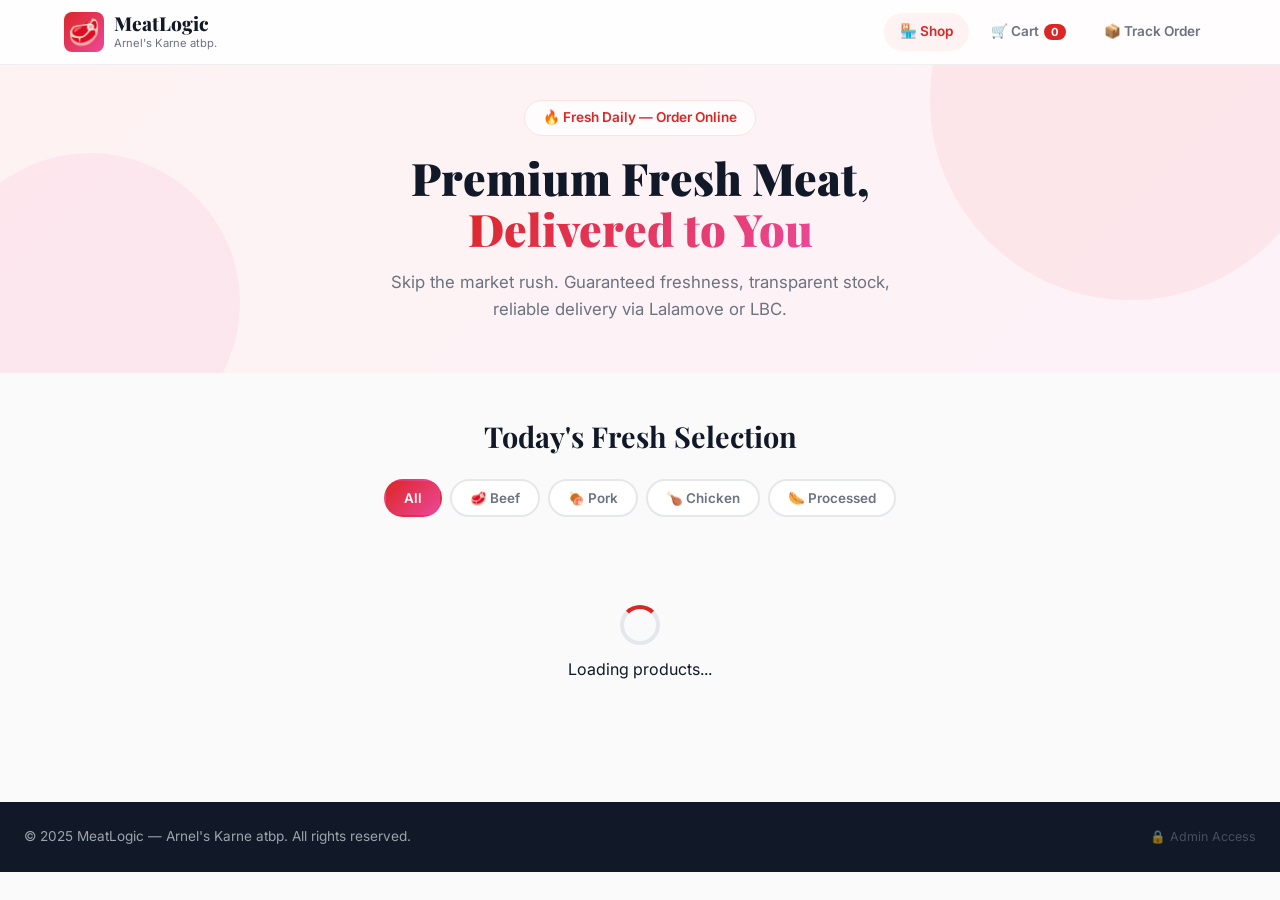
==== index.html @ 196ccc23 "Add files via upload" ====
<!DOCTYPE html>
<html lang="en">
<head>
    <meta charset="UTF-8">
    <meta name="viewport" content="width=device-width, initial-scale=1.0">
    <title>MeatLogic — Arnel's Karne atbp.</title>
    <link rel="stylesheet" href="css/style.css">
    <link href="https://fonts.googleapis.com/css2?family=Inter:wght@300;400;500;600;700;800;900&family=Playfair+Display:wght@700;800;900&display=swap" rel="stylesheet">
</head>
<body>

    <!-- ===== NAVBAR ===== -->
    <nav class="navbar" id="navbar">
        <div class="nav-container">
            <div class="nav-brand">
                <span class="brand-icon-sm">🥩</span>
                <div>
                    <span class="brand-name">MeatLogic</span>
                    <span class="brand-sub">Arnel's Karne atbp.</span>
                </div>
            </div>
            <div class="nav-links" id="nav-links">
                <a href="#" class="nav-link active" data-tab="shop" onclick="showTab('shop',this)">🏪 Shop</a>
                <a href="#" class="nav-link" data-tab="cart" onclick="showTab('cart',this)">
                    🛒 Cart <span class="cart-count" id="cart-count">0</span>
                </a>
                <a href="#" class="nav-link" data-tab="track" onclick="showTab('track',this)">📦 Track Order</a>
            </div>
            <button class="hamburger" onclick="toggleMobile()">
                <span></span><span></span><span></span>
            </button>
        </div>
    </nav>

    <main class="page-main">

        <!-- ===== SHOP TAB ===== -->
        <section id="tab-shop" class="page-tab active">
            <div class="hero">
                <div class="hero-shapes"><div class="hs hs1"></div><div class="hs hs2"></div></div>
                <div class="hero-inner">
                    <span class="hero-badge">🔥 Fresh Daily — Order Online</span>
                    <h1>Premium Fresh Meat,<br><span class="text-gradient">Delivered to You</span></h1>
                    <p>Skip the market rush. Guaranteed freshness, transparent stock, reliable delivery via Lalamove or LBC.</p>
                </div>
            </div>

            <div class="container">
                <h2 class="sec-title">Today's Fresh Selection</h2>
                <div class="cat-bar">
                    <button class="cat-btn active" onclick="filterCat('all',this)">All</button>
                    <button class="cat-btn" onclick="filterCat('beef',this)">🥩 Beef</button>
                    <button class="cat-btn" onclick="filterCat('pork',this)">🍖 Pork</button>
                    <button class="cat-btn" onclick="filterCat('chicken',this)">🍗 Chicken</button>
                    <button class="cat-btn" onclick="filterCat('processed',this)">🌭 Processed</button>
                </div>
                <div id="loading" class="loading"><div class="spinner"></div><p>Loading products...</p></div>
                <div class="grid" id="products-grid"></div>
            </div>
        </section>

        <!-- ===== CART TAB ===== -->
        <section id="tab-cart" class="page-tab">
            <div class="container">
                <h2 class="sec-title">Your Cart & Checkout</h2>

                <div id="cart-empty" class="empty-box">
                    <div class="empty-ico">🛒</div>
                    <h3>Your cart is empty</h3>
                    <p>Browse our fresh products and add items to your cart.</p>
                    <button class="btn btn-primary" onclick="showTab('shop')">Browse Products</button>
                </div>

                <div id="cart-filled" class="cart-layout hidden">
                    <div>
                        <div id="cart-items"></div>
                    </div>
                    <div class="checkout-panel">
                        <h3>Checkout</h3>

                        <div class="fg">
                            <label>Full Name <span class="req">*</span></label>
                            <input type="text" id="c-name" class="fi" placeholder="Juan Dela Cruz" required>
                        </div>
                        <div class="fg">
                            <label>Phone Number <span class="req">*</span></label>
                            <input type="tel" id="c-phone" class="fi" placeholder="09XX XXX XXXX" required>
                        </div>
                        <div class="fg">
                            <label>Delivery Address <span class="req">*</span></label>
                            <textarea id="c-address" class="fi" rows="3" placeholder="Full address including barangay, city" required></textarea>
                        </div>

                        <div class="fg">
                            <label>Select Courier <span class="req">*</span></label>
                            <div class="courier-opts">
                                <label class="co">
                                    <input type="radio" name="courier" value="Lalamove" checked>
                                    <div class="co-card">
                                        <span class="co-ico">🏍️</span>
                                        <div><strong>Lalamove</strong><small>Same-day chilled delivery</small></div>
                                    </div>
                                </label>
                                <label class="co">
                                    <input type="radio" name="courier" value="LBC">
                                    <div class="co-card">
                                        <span class="co-ico">📦</span>
                                        <div><strong>LBC</strong><small>Processed goods shipping</small></div>
                                    </div>
                                </label>
                            </div>
                        </div>

                        <div class="gcash-box">
                            <div class="gcash-top">💙 GCash Payment</div>
                            <div class="gcash-mid">
                                <p>Send payment to:</p>
                                <div class="gcash-num"><strong>0917 123 4567</strong><small>Arnel D.</small></div>
                            </div>
                            <div class="gcash-bot">
                                <label>Upload Receipt Screenshot <span class="req">*</span></label>
                                <div class="upload-zone" id="upload-zone" onclick="document.getElementById('receipt-file').click()">
                                    <input type="file" id="receipt-file" accept="image/*" onchange="onReceipt(event)" hidden>
                                    <div id="upload-ph">
                                        <span>📤</span><p>Click to upload</p><small>PNG, JPG up to 5MB</small>
                                    </div>
                                    <div id="upload-pv" class="hidden">
                                        <img id="receipt-img" src="" alt="Receipt">
                                        <button type="button" class="btn btn-ghost btn-sm" onclick="event.stopPropagation();clearReceipt()">Remove</button>
                                    </div>
                                </div>
                            </div>
                        </div>

                        <div class="summary-box">
                            <h4>Order Summary</h4>
                            <div id="summary-lines"></div>
                            <div class="summary-total">
                                <span>Total</span>
                                <span id="summary-total">₱0.00</span>
                            </div>
                        </div>

                        <button class="btn btn-primary btn-full btn-lg" id="btn-place" onclick="placeOrder()">
                            Place Order
                        </button>
                    </div>
                </div>
            </div>
        </section>

        <!-- ===== TRACK TAB ===== -->
        <section id="tab-track" class="page-tab">
            <div class="container narrow">
                <h2 class="sec-title">Track Your Order</h2>
                <p class="sec-desc">Enter the Order ID you received after checkout.</p>
                <div class="track-row">
                    <input type="text" id="track-id" class="fi" placeholder="e.g. ORD-12345678">
                    <button class="btn btn-primary" onclick="trackOrder()">Track</button>
                </div>
                <div id="track-result"></div>
            </div>
        </section>
    </main>

    <!-- Footer -->
    <footer class="footer">
        <p>© 2025 MeatLogic — Arnel's Karne atbp. All rights reserved.</p>
        <a href="admin.html" class="admin-gate">🔒 Admin Access</a>
    </footer>

    <!-- Toast -->
    <div id="toast" class="toast hidden"><span id="toast-msg"></span></div>

    <!-- Success Modal -->
    <div id="modal-success" class="modal hidden">
        <div class="modal-bg" onclick="closeSuccess()"></div>
        <div class="modal-box success-modal">
            <div class="suc-ico">✅</div>
            <h2>Order Placed!</h2>
            <p>Save your Order ID below. You can use it to track your order status.</p>
            <div class="oid-box" id="oid-box"></div>
            <p class="oid-note">📋 Tip: Screenshot this or write it down!</p>
            <button class="btn btn-primary btn-full" onclick="closeSuccess()">Done</button>
        </div>
    </div>

    <!-- Firebase SDK -->
    <script src="https://www.gstatic.com/firebasejs/10.7.0/firebase-app-compat.js"></script>
    <script src="https://www.gstatic.com/firebasejs/10.7.0/firebase-database-compat.js"></script>
    <script src="js/firebase-config.js"></script>
    <script src="js/customer.js"></script>
</body>
</html>
---- css/style.css ----
/* ============================================
   MEATLOGIC v2 — Full Stylesheet
   Theme: Red & Pink
   ============================================ */
:root {
    --red-50:#fef2f2; --red-100:#fee2e2; --red-200:#fecaca; --red-400:#f87171;
    --red-500:#ef4444; --red-600:#dc2626; --red-700:#b91c1c; --red-800:#991b1b;
    --pink-50:#fdf2f8; --pink-500:#ec4899;
    --gray-50:#f9fafb; --gray-100:#f3f4f6; --gray-200:#e5e7eb; --gray-300:#d1d5db;
    --gray-400:#9ca3af; --gray-500:#6b7280; --gray-600:#4b5563; --gray-700:#374151;
    --gray-800:#1f2937; --gray-900:#111827;
    --green-500:#22c55e; --green-600:#16a34a;
    --orange-500:#f97316; --blue-500:#3b82f6;

    --primary: var(--red-600);
    --gradient: linear-gradient(135deg, var(--red-600), var(--pink-500));
    --gradient-soft: linear-gradient(135deg, var(--red-50), var(--pink-50));
    --bg: #fafafa;
    --surface: #ffffff;
    --text: var(--gray-900);
    --text2: var(--gray-500);
    --border: var(--gray-200);
    --shadow: 0 1px 3px rgba(0,0,0,.1);
    --shadow-lg: 0 10px 25px rgba(0,0,0,.1);
    --radius: 10px;
    --radius-lg: 16px;
}

*, *::before, *::after { margin:0; padding:0; box-sizing:border-box; }
html { scroll-behavior: smooth; }
body { font-family:'Inter',sans-serif; color:var(--text); background:var(--bg); line-height:1.6; -webkit-font-smoothing:antialiased; }
a { color:var(--primary); text-decoration:none; }
img { max-width:100%; }
input,select,textarea,button { font-family:inherit; font-size:inherit; }
.hidden { display:none!important; }
.text-gradient { background:var(--gradient); -webkit-background-clip:text; -webkit-text-fill-color:transparent; background-clip:text; }
.muted { text-align:center; color:var(--text2); padding:30px 10px; font-size:.9rem; }
.req { color:var(--red-500); }

/* ---- Buttons ---- */
.btn {
    display:inline-flex; align-items:center; justify-content:center; gap:8px;
    padding:10px 20px; border-radius:var(--radius); font-weight:600; font-size:.9rem;
    border:none; cursor:pointer; transition:all .2s; white-space:nowrap;
}
.btn-primary { background:var(--gradient); color:#fff; box-shadow:0 2px 10px rgba(220,38,38,.3); }
.btn-primary:hover { box-shadow:0 4px 20px rgba(220,38,38,.45); transform:translateY(-1px); }
.btn-ghost { background:transparent; color:var(--text2); }
.btn-ghost:hover { background:var(--gray-100); color:var(--text); }
.btn-success { background:var(--green-600); color:#fff; }
.btn-sm { padding:6px 12px; font-size:.8rem; }
.btn-lg { padding:14px 28px; font-size:1rem; }
.btn-full { width:100%; }
.btn:disabled { opacity:.5; cursor:not-allowed; transform:none!important; }

/* ---- Forms ---- */
.fg { margin-bottom:16px; }
.fg label { display:block; font-weight:600; font-size:.85rem; margin-bottom:5px; color:var(--gray-700); }
.fg-row { display:grid; grid-template-columns:1fr 1fr; gap:12px; }
.fi {
    width:100%; padding:11px 14px; border:2px solid var(--gray-200); border-radius:var(--radius);
    font-size:.95rem; transition:all .2s; background:var(--surface); color:var(--text);
}
.fi:focus { outline:none; border-color:var(--primary); box-shadow:0 0 0 3px rgba(220,38,38,.1); }
textarea.fi { resize:vertical; }

/* Alerts */
.alert-err {
    padding:10px 14px; border-radius:var(--radius); font-size:.85rem; font-weight:500;
    background:var(--red-50); color:var(--red-700); border:1px solid var(--red-200); margin-bottom:14px;
}

/* ====================
   CUSTOMER NAVBAR
   ==================== */
.navbar {
    position:fixed; top:0; left:0; right:0; z-index:100;
    background:rgba(255,255,255,.9); backdrop-filter:blur(20px);
    border-bottom:1px solid rgba(0,0,0,.06);
}
.nav-container { max-width:1200px; margin:0 auto; padding:0 24px; height:64px; display:flex; align-items:center; justify-content:space-between; }
.nav-brand { display:flex; align-items:center; gap:10px; }
.brand-icon-sm { font-size:1.6rem; width:40px; height:40px; background:var(--gradient); border-radius:8px; display:flex; align-items:center; justify-content:center; }
.brand-name { font-family:'Playfair Display',serif; font-size:1.2rem; font-weight:800; display:block; line-height:1.2; }
.brand-sub { font-size:.7rem; color:var(--text2); display:block; }
.nav-links { display:flex; gap:6px; }
.nav-link {
    padding:8px 16px; border-radius:50px; font-weight:600; font-size:.85rem;
    color:var(--text2); transition:all .2s; position:relative; text-decoration:none;
}
.nav-link:hover { color:var(--text); background:var(--gray-100); }
.nav-link.active { color:var(--primary); background:var(--red-50); }
.cart-count {
    background:var(--primary); color:#fff; font-size:.7rem; padding:1px 7px;
    border-radius:50px; font-weight:700; margin-left:2px;
}
.hamburger { display:none; background:none; border:none; cursor:pointer; flex-direction:column; gap:5px; padding:6px; }
.hamburger span { display:block; width:22px; height:2px; background:var(--text); border-radius:2px; }

/* ====================
   HERO
   ==================== */
.hero {
    background:var(--gradient-soft); padding:100px 24px 50px; text-align:center;
    position:relative; overflow:hidden;
}
.hero-shapes { position:absolute; inset:0; pointer-events:none; }
.hs { position:absolute; border-radius:50%; opacity:.07; }
.hs1 { width:400px; height:400px; background:var(--red-500); top:-100px; right:-50px; }
.hs2 { width:300px; height:300px; background:var(--pink-500); bottom:-80px; left:-60px; }
.hero-inner { position:relative; z-index:1; max-width:700px; margin:0 auto; }
.hero-badge {
    display:inline-block; background:rgba(255,255,255,.8); color:var(--primary);
    padding:6px 18px; border-radius:50px; font-size:.85rem; font-weight:600;
    margin-bottom:16px; border:1px solid var(--red-100);
}
.hero h1 { font-family:'Playfair Display',serif; font-size:2.8rem; line-height:1.15; font-weight:900; margin-bottom:14px; }
.hero p { font-size:1.05rem; color:var(--text2); max-width:540px; margin:0 auto; }

/* ====================
   CONTAINERS & SECTIONS
   ==================== */
.page-main { padding-top:0; }
.page-tab { display:none; }
.page-tab.active { display:block; }
.container { max-width:1200px; margin:0 auto; padding:40px 24px 60px; }
.container.narrow { max-width:600px; }
.sec-title { font-family:'Playfair Display',serif; font-size:1.8rem; margin-bottom:20px; text-align:center; }
.sec-desc { text-align:center; color:var(--text2); margin-bottom:24px; }

/* Category bar */
.cat-bar { display:flex; gap:8px; flex-wrap:wrap; justify-content:center; margin-bottom:28px; }
.cat-btn {
    padding:9px 18px; border:2px solid var(--gray-200); border-radius:50px;
    background:var(--surface); cursor:pointer; font-weight:600; font-size:.84rem;
    color:var(--text2); transition:all .2s;
}
.cat-btn:hover { border-color:var(--primary); color:var(--primary); }
.cat-btn.active { background:var(--gradient); color:#fff; border-color:transparent; }

/* Loading */
.loading { text-align:center; padding:60px 20px; }
.spinner {
    width:40px; height:40px; border:4px solid var(--gray-200); border-top-color:var(--primary);
    border-radius:50%; animation:spin .7s linear infinite; margin:0 auto 12px;
}
@keyframes spin { to { transform:rotate(360deg); } }

/* ====================
   PRODUCT GRID
   ==================== */
.grid { display:grid; grid-template-columns:repeat(auto-fill,minmax(250px,1fr)); gap:18px; }
.p-card {
    background:var(--surface); border-radius:var(--radius-lg); overflow:hidden;
    box-shadow:var(--shadow); border:1px solid var(--gray-100); transition:all .2s;
}
.p-card:hover { transform:translateY(-4px); box-shadow:var(--shadow-lg); }
.p-card-top {
    height:120px; display:flex; align-items:center; justify-content:center;
    font-size:3.5rem; background:var(--gradient-soft); border-bottom:1px solid var(--red-100);
}
.p-card-body { padding:16px 18px; }
.p-cat-tag {
    display:inline-block; font-size:.68rem; font-weight:700; text-transform:uppercase;
    letter-spacing:.4px; color:var(--primary); background:var(--red-50); padding:2px 9px;
    border-radius:50px; margin-bottom:6px;
}
.p-card-body h3 { font-size:1rem; margin-bottom:2px; }
.p-unit { font-size:.78rem; color:var(--text2); }
.p-foot { display:flex; justify-content:space-between; align-items:center; margin-top:10px; }
.p-price { font-size:1.2rem; font-weight:800; color:var(--primary); }
.p-stock { font-size:.76rem; font-weight:600; padding:3px 9px; border-radius:50px; }
.stk-ok { background:#f0fdf4; color:var(--green-600); }
.stk-low { background:#fffbeb; color:var(--orange-500); }
.stk-out { background:var(--gray-100); color:var(--gray-400); }
.p-actions { padding:0 18px 18px; }
.qty-row { display:flex; align-items:center; gap:10px; margin-bottom:10px; }
.qty-btn {
    width:34px; height:34px; border-radius:50%; border:2px solid var(--gray-200);
    background:var(--surface); cursor:pointer; font-size:1.1rem; font-weight:700;
    display:flex; align-items:center; justify-content:center; transition:all .2s; color:var(--text);
}
.qty-btn:hover { border-color:var(--primary); color:var(--primary); }
.qty-val { font-weight:700; font-size:1rem; min-width:28px; text-align:center; }

/* ====================
   CART
   ==================== */
.empty-box { text-align:center; padding:60px 20px; }
.empty-ico { font-size:3.5rem; margin-bottom:14px; }
.empty-box h3 { font-size:1.1rem; margin-bottom:8px; }
.empty-box p { color:var(--text2); margin-bottom:20px; }

.cart-layout { display:grid; grid-template-columns:1fr 380px; gap:30px; align-items:start; }
.c-item {
    display:flex; align-items:center; gap:14px; padding:14px; background:var(--surface);
    border-radius:var(--radius); margin-bottom:10px; border:1px solid var(--gray-100); box-shadow:var(--shadow);
}
.c-item-emoji {
    font-size:2rem; width:50px; height:50px; background:var(--gradient-soft);
    border-radius:var(--radius); display:flex; align-items:center; justify-content:center; flex-shrink:0;
}
.c-item-info { flex:1; }
.c-item-info h4 { font-size:.92rem; }
.c-item-info p { font-size:.8rem; color:var(--text2); }
.c-item-price { font-weight:800; color:var(--primary); font-size:.95rem; white-space:nowrap; }
.c-item-del { background:none; border:none; cursor:pointer; color:var(--gray-400); font-size:1.2rem; padding:4px; transition:all .2s; }
.c-item-del:hover { color:var(--red-500); }

.checkout-panel {
    background:var(--surface); border-radius:var(--radius-lg); padding:24px;
    border:1px solid var(--gray-100); box-shadow:var(--shadow); position:sticky; top:80px;
}
.checkout-panel h3 { font-family:'Playfair Display',serif; font-size:1.2rem; margin-bottom:18px; }

/* Courier */
.courier-opts { display:grid; grid-template-columns:1fr 1fr; gap:10px; }
.co input { display:none; }
.co-card {
    padding:14px; border:2px solid var(--gray-200); border-radius:var(--radius);
    cursor:pointer; display:flex; align-items:center; gap:10px; transition:all .2s;
}
.co input:checked + .co-card { border-color:var(--primary); background:var(--red-50); }
.co-ico { font-size:1.6rem; }
.co-card strong { display:block; font-size:.88rem; }
.co-card small { font-size:.72rem; color:var(--text2); }

/* GCash */
.gcash-box { border:2px solid #0070E0; border-radius:var(--radius); overflow:hidden; margin-bottom:18px; }
.gcash-top { background:#0070E0; color:#fff; padding:10px 14px; font-weight:700; font-size:.9rem; }
.gcash-mid { padding:14px; background:#f0f7ff; }
.gcash-mid p { font-size:.83rem; color:var(--text2); margin-bottom:6px; }
.gcash-num { background:#fff; padding:10px; border-radius:6px; text-align:center; border:1px solid #bfdbfe; }
.gcash-num strong { display:block; font-size:1.15rem; color:#0070E0; letter-spacing:1px; }
.gcash-num small { color:var(--text2); }
.gcash-bot { padding:14px; }
.gcash-bot label { display:block; font-weight:600; font-size:.85rem; margin-bottom:8px; color:var(--gray-700); }
.upload-zone {
    border:2px dashed var(--gray-300); border-radius:var(--radius); overflow:hidden;
    cursor:pointer; transition:all .2s;
}
.upload-zone:hover { border-color:var(--primary); }
#upload-ph { padding:28px; text-align:center; color:var(--text2); }
#upload-ph span { font-size:2rem; display:block; margin-bottom:4px; }
#upload-ph p { font-weight:600; font-size:.88rem; }
#upload-ph small { font-size:.76rem; }
#upload-pv { padding:14px; text-align:center; }
#upload-pv img { max-height:160px; border-radius:6px; margin-bottom:8px; display:block; margin:0 auto 8px; }

/* Summary */
.summary-box {
    background:var(--gray-50); border-radius:var(--radius); padding:18px; margin-bottom:18px;
    border:1px solid var(--gray-200);
}
.summary-box h4 { font-size:.9rem; margin-bottom:10px; }
.sum-line { display:flex; justify-content:space-between; font-size:.85rem; padding:3px 0; color:var(--text2); }
.summary-total { display:flex; justify-content:space-between; font-size:1.15rem; font-weight:800; padding-top:10px; margin-top:10px; border-top:2px solid var(--gray-200); }

/* ====================
   TRACK ORDER
   ==================== */
.track-row { display:flex; gap:10px; margin-bottom:24px; }
.track-row .fi { flex:1; }
.track-card {
    background:var(--surface); border-radius:var(--radius-lg); padding:24px;
    border:1px solid var(--gray-100); box-shadow:var(--shadow);
}
.track-card h3 { font-size:1rem; margin-bottom:14px; }
.track-grid { display:grid; grid-template-columns:1fr 1fr; gap:12px; margin-bottom:16px; }
.tg-label { font-size:.76rem; color:var(--text2); text-transform:uppercase; letter-spacing:.4px; font-weight:600; }
.tg-value { font-weight:600; font-size:.9rem; margin-top:2px; }
.track-items { border-top:1px solid var(--gray-200); padding-top:14px; }
.ti-row { display:flex; justify-content:space-between; padding:4px 0; font-size:.88rem; }
.track-total { display:flex; justify-content:space-between; font-weight:800; padding-top:8px; margin-top:8px; border-top:1px dashed var(--gray-300); }
.track-tracking { margin-top:14px; padding:12px; background:var(--gray-50); border-radius:6px; font-size:.88rem; }
.track-tracking strong { color:var(--primary); }

/* Status badges */
.badge-s { padding:4px 12px; border-radius:50px; font-size:.76rem; font-weight:700; text-transform:uppercase; letter-spacing:.3px; display:inline-block; }
.bs-pending { background:#fffbeb; color:var(--orange-500); }
.bs-approved { background:#eff6ff; color:var(--blue-500); }
.bs-delivering { background:#f0fdf4; color:var(--green-600); }
.bs-completed { background:var(--gray-100); color:var(--gray-600); }
.bs-rejected { background:var(--red-50); color:var(--red-600); }

/* ====================
   FOOTER
   ==================== */
.footer {
    background:var(--gray-900); color:var(--gray-400); padding:24px;
    display:flex; justify-content:space-between; align-items:center; font-size:.85rem;
}
.admin-gate {
    color:var(--gray-500); font-size:.78rem; opacity:.6; transition:all .2s;
}
.admin-gate:hover { opacity:1; color:var(--gray-300); }

/* ====================
   TOAST
   ==================== */
.toast {
    position:fixed; bottom:28px; left:50%; transform:translateX(-50%) translateY(20px);
    background:var(--gray-800); color:#fff; padding:12px 26px; border-radius:50px;
    font-size:.88rem; font-weight:600; z-index:9999; box-shadow:var(--shadow-lg);
    opacity:0; transition:all .3s;
}
.toast.show { opacity:1; transform:translateX(-50%) translateY(0); }

/* ====================
   MODALS
   ==================== */
.modal {
    position:fixed; inset:0; z-index:1000; display:flex;
    align-items:center; justify-content:center; padding:20px;
}
.modal-bg { position:absolute; inset:0; background:rgba(0,0,0,.5); backdrop-filter:blur(4px); }
.modal-box {
    background:var(--surface); border-radius:var(--radius-lg); max-width:500px; width:100%;
    max-height:90vh; overflow-y:auto; position:relative; z-index:1;
    box-shadow:var(--shadow-lg); animation:modalIn .3s ease; padding:24px;
}
@keyframes modalIn { from { opacity:0; transform:scale(.95) translateY(20px); } to { opacity:1; transform:scale(1) translateY(0); } }
.mb-head { display:flex; justify-content:space-between; align-items:center; margin-bottom:18px; }
.mb-head h2 { font-family:'Playfair Display',serif; font-size:1.2rem; }
.mb-close { background:var(--gray-100); border:none; width:34px; height:34px; border-radius:50%; cursor:pointer; font-size:1rem; transition:all .2s; }
.mb-close:hover { background:var(--gray-200); }
.mb-actions { display:flex; gap:10px; justify-content:flex-end; margin-top:18px; }

/* Success Modal */
.success-modal { text-align:center; max-width:400px; }
.suc-ico { font-size:3.5rem; margin-bottom:10px; }
.success-modal h2 { font-family:'Playfair Display',serif; margin-bottom:10px; }
.success-modal p { color:var(--text2); font-size:.92rem; margin-bottom:14px; }
.oid-box {
    background:var(--red-50); border:2px solid var(--red-200); border-radius:var(--radius);
    padding:14px; font-size:1.2rem; font-weight:800; color:var(--primary); margin-bottom:10px;
}
.oid-note { font-size:.82rem!important; color:var(--text2)!important; margin-bottom:18px!important; }

/* ====================
   ADMIN LOGIN GATE
   ==================== */
.admin-body { background:var(--bg); }
.login-gate {
    min-height:100vh; display:flex; align-items:center; justify-content:center;
    background:var(--gradient-soft); padding:20px;
}
.login-card {
    background:var(--surface); border-radius:var(--radius-lg); padding:36px;
    max-width:400px; width:100%; box-shadow:var(--shadow-lg); border:1px solid var(--gray-100);
}
.lc-head { text-align:center; margin-bottom:24px; }
.lc-head h2 { font-family:'Playfair Display',serif; margin-top:10px; font-size:1.4rem; }
.lc-head p { color:var(--text2); font-size:.88rem; }
.back-shop { display:block; text-align:center; margin-top:16px; font-size:.88rem; color:var(--text2); }
.back-shop:hover { color:var(--primary); }
.demo-box {
    margin-top:20px; padding:14px; background:var(--gray-50); border-radius:var(--radius);
    text-align:center; border:1px solid var(--gray-200);
}
.demo-box small { display:block; font-weight:600; margin-bottom:8px; color:var(--text2); }
.demo-fill {
    padding:8px 16px; background:var(--surface); border:1px solid var(--gray-200);
    border-radius:6px; cursor:pointer; font-size:.82rem; font-weight:600; transition:all .2s;
}
.demo-fill:hover { border-color:var(--primary); color:var(--primary); }

/* ====================
   ADMIN DASHBOARD LAYOUT
   ==================== */
.admin-app { display:flex; min-height:100vh; }
.mob-overlay { display:none; position:fixed; inset:0; background:rgba(0,0,0,.5); z-index:150; }
.mob-overlay.show { display:block; }

/* Sidebar */
.sidebar {
    width:250px; height:100vh; position:fixed; left:0; top:0;
    background:var(--surface); border-right:1px solid var(--border);
    display:flex; flex-direction:column; z-index:200; transition:transform .3s;
}
.sb-head { padding:16px; display:flex; align-items:center; gap:10px; border-bottom:1px solid var(--border); }
.sb-close { display:none; background:none; border:none; font-size:1.2rem; cursor:pointer; margin-left:auto; color:var(--text2); }
.sb-nav { padding:14px 10px; flex:1; overflow-y:auto; }
.sb-link {
    display:flex; align-items:center; gap:10px; padding:11px 14px; border-radius:var(--radius);
    color:var(--text2); font-weight:500; font-size:.88rem; transition:all .2s; margin-bottom:3px;
    text-decoration:none; position:relative;
}
.sb-link:hover { background:var(--gray-100); color:var(--text); }
.sb-link.active { background:var(--red-50); color:var(--primary); font-weight:600; }
.sb-badge {
    margin-left:auto; background:var(--primary); color:#fff; font-size:.7rem;
    padding:1px 7px; border-radius:50px; font-weight:700;
}
.sb-foot { padding:12px; border-top:1px solid var(--border); }
.sb-foot .btn { margin-bottom:4px; justify-content:flex-start; }

/* Admin Main */
.admin-main { flex:1; margin-left:250px; min-height:100vh; }
.a-topbar {
    height:64px; display:flex; align-items:center; padding:0 28px; background:var(--surface);
    border-bottom:1px solid var(--border); position:sticky; top:0; z-index:50; gap:14px;
}
.ham-btn { display:none; background:none; border:none; font-size:1.4rem; cursor:pointer; }
.a-title { font-family:'Playfair Display',serif; font-size:1.3rem; }
.a-date { margin-left:auto; font-size:.83rem; color:var(--text2); }

.a-tab { display:none; padding:28px; animation:fadeIn .3s; }
.a-tab.active { display:block; }
@keyframes fadeIn { from { opacity:0; transform:translateY(8px); } to { opacity:1; transform:translateY(0); } }

/* Stats */
.stats-row { display:grid; grid-template-columns:repeat(4,1fr); gap:16px; margin-bottom:24px; }
.st-card {
    background:var(--surface); border-radius:var(--radius); padding:20px;
    display:flex; align-items:center; gap:14px; box-shadow:var(--shadow); border:1px solid var(--gray-100);
}
.st-ico { width:46px; height:46px; border-radius:var(--radius); display:flex; align-items:center; justify-content:center; font-size:1.3rem; flex-shrink:0; }
.bg-red { background:var(--gradient); }
.bg-orange { background:linear-gradient(135deg,#f97316,#fb923c); }
.bg-green { background:linear-gradient(135deg,#16a34a,#22c55e); }
.bg-blue { background:linear-gradient(135deg,#2563eb,#3b82f6); }
.st-card small { font-size:.78rem; color:var(--text2); display:block; }
.st-card strong { font-size:1.4rem; display:block; }

.dash-grid { display:grid; grid-template-columns:1.5fr 1fr; gap:18px; margin-bottom:24px; }
.d-card { background:var(--surface); border-radius:var(--radius); box-shadow:var(--shadow); border:1px solid var(--gray-100); overflow:hidden; }
.d-card-head { padding:16px 20px; border-bottom:1px solid var(--border); }
.d-card-head h3 { font-size:.95rem; }
.d-card-body { padding:16px 20px; max-height:300px; overflow-y:auto; }

.ro-item { display:flex; justify-content:space-between; align-items:center; padding:8px 0; border-bottom:1px solid var(--gray-100); font-size:.85rem; }
.ro-item:last-child { border-bottom:none; }
.ls-item { display:flex; justify-content:space-between; align-items:center; padding:6px 0; font-size:.85rem; }

.init-section { text-align:center; padding:24px; background:var(--surface); border-radius:var(--radius); border:2px dashed var(--gray-300); }
.init-section p { margin-bottom:12px; color:var(--text2); font-size:.9rem; }

/* Tab Header */
.tab-head { display:flex; justify-content:space-between; align-items:flex-start; margin-bottom:24px; flex-wrap:wrap; gap:14px; }
.tab-head h2 { font-family:'Playfair Display',serif; font-size:1.4rem; }
.tab-head p { font-size:.88rem; color:var(--text2); margin-top:3px; }

/* Filter */
.filter-bar { display:flex; gap:6px; flex-wrap:wrap; }
.fbtn {
    padding:7px 14px; border:2px solid var(--gray-200); border-radius:50px;
    background:var(--surface); cursor:pointer; font-weight:600; font-size:.8rem;
    color:var(--text2); transition:all .2s;
}
.fbtn:hover { border-color:var(--primary); color:var(--primary); }
.fbtn.active { background:var(--gradient); color:#fff; border-color:transparent; }

/* Stock Grid */
.stock-grid { display:grid; grid-template-columns:repeat(auto-fill,minmax(270px,1fr)); gap:16px; }
.sk-card {
    background:var(--surface); border-radius:var(--radius); padding:18px;
    box-shadow:var(--shadow); border:1px solid var(--gray-100);
}
.sk-top { display:flex; align-items:center; gap:12px; margin-bottom:14px; }
.sk-emoji { font-size:1.8rem; width:42px; height:42px; background:var(--gradient-soft); border-radius:8px; display:flex; align-items:center; justify-content:center; }
.sk-name { font-weight:700; font-size:.9rem; }
.sk-meta { font-size:.76rem; color:var(--text2); }
.sk-input-row { display:flex; align-items:center; gap:8px; }
.sk-input-row label { font-size:.82rem; font-weight:600; color:var(--text2); white-space:nowrap; }
.sk-input {
    width:100%; padding:9px 12px; border:2px solid var(--gray-200); border-radius:var(--radius);
    font-size:1.05rem; font-weight:700; text-align:center; transition:all .2s;
}
.sk-input:focus { outline:none; border-color:var(--primary); box-shadow:0 0 0 3px rgba(220,38,38,.1); }

/* Orders (Admin) */
.ao-card {
    background:var(--surface); border-radius:var(--radius); margin-bottom:12px;
    border:1px solid var(--gray-100); box-shadow:var(--shadow); overflow:hidden;
}
.ao-header {
    display:flex; justify-content:space-between; align-items:center; padding:16px 20px;
    cursor:pointer; transition:all .2s; flex-wrap:wrap; gap:10px;
}
.ao-header:hover { background:var(--gray-50); }
.ao-info h4 { font-size:.92rem; font-weight:700; }
.ao-info p { font-size:.8rem; color:var(--text2); margin-top:2px; }
.ao-detail { padding:0 20px 20px; display:none; border-top:1px solid var(--gray-100); padding-top:16px; }
.ao-detail.open { display:block; }
.det-grid { display:grid; grid-template-columns:1fr 1fr; gap:12px; margin-bottom:16px; }
.det-label { font-size:.76rem; color:var(--text2); text-transform:uppercase; letter-spacing:.4px; font-weight:600; }
.det-val { font-weight:600; font-size:.88rem; margin-top:2px; }
.det-items h5 { font-size:.82rem; color:var(--text2); margin-bottom:8px; }
.di-row { display:flex; justify-content:space-between; padding:4px 0; font-size:.85rem; border-bottom:1px dashed var(--gray-200); }
.di-row:last-child { border-bottom:none; }
.det-actions { display:flex; gap:8px; flex-wrap:wrap; padding-top:14px; border-top:1px solid var(--gray-100); margin-top:14px; }
.trk-group { display:flex; gap:8px; margin-top:6px; flex-wrap:wrap; width:100%; }
.trk-input { flex:1; min-width:160px; padding:8px 12px; border:2px solid var(--gray-200); border-radius:var(--radius); font-size:.85rem; }
.trk-input:focus { outline:none; border-color:var(--primary); }
.rcpt-thumb { width:55px; height:55px; object-fit:cover; border-radius:6px; cursor:pointer; border:2px solid var(--gray-200); transition:all .2s; }
.rcpt-thumb:hover { border-color:var(--primary); transform:scale(1.05); }

/* Products Table */
.table-wrap { overflow-x:auto; background:var(--surface); border-radius:var(--radius); box-shadow:var(--shadow); border:1px solid var(--gray-100); }
.dtable { width:100%; border-collapse:collapse; }
.dtable th { text-align:left; padding:12px 18px; font-size:.76rem; text-transform:uppercase; letter-spacing:.4px; color:var(--text2); font-weight:700; background:var(--gray-50); border-bottom:2px solid var(--gray-200); }
.dtable td { padding:12px 18px; font-size:.88rem; border-bottom:1px solid var(--gray-100); vertical-align:middle; }
.dtable tbody tr:hover { background:var(--gray-50); }
.tp-cell { display:flex; align-items:center; gap:10px; }
.tp-emoji { font-size:1.3rem; width:36px; height:36px; background:var(--gradient-soft); border-radius:6px; display:flex; align-items:center; justify-content:center; }
.t-actions { display:flex; gap:5px; }
.t-btn { padding:5px 10px; border:none; border-radius:6px; cursor:pointer; font-size:.76rem; font-weight:600; transition:all .2s; }
.t-btn-edit { background:#eff6ff; color:var(--blue-500); }
.t-btn-edit:hover { background:#dbeafe; }
.t-btn-del { background:var(--red-50); color:var(--red-500); }
.t-btn-del:hover { background:var(--red-100); }

/* ====================
   RESPONSIVE
   ==================== */
@media(max-width:1024px) {
    .stats-row { grid-template-columns:1fr 1fr; }
    .dash-grid { grid-template-columns:1fr; }
    .cart-layout { grid-template-columns:1fr; }
    .checkout-panel { position:static; }
}
@media(max-width:768px) {
    .nav-links { display:none; flex-direction:column; position:absolute; top:64px; left:0; right:0; background:var(--surface); border-bottom:1px solid var(--border); padding:12px; box-shadow:var(--shadow); }
    .nav-links.open { display:flex; }
    .hamburger { display:flex; }
    .hero h1 { font-size:2rem; }
    .grid { grid-template-columns:repeat(auto-fill,minmax(200px,1fr)); }
    .sidebar { transform:translateX(-100%); }
    .sidebar.open { transform:translateX(0); }
    .sb-close { display:block; }
    .admin-main { margin-left:0; }
    .ham-btn { display:block; }
    .a-tab { padding:20px 14px; }
    .stats-row { grid-template-columns:1fr 1fr; gap:10px; }
    .st-card { padding:14px; }
    .st-card strong { font-size:1.1rem; }
    .det-grid { grid-template-columns:1fr; }
    .courier-opts { grid-template-columns:1fr; }
    .fg-row { grid-template-columns:1fr; }
    .track-row { flex-direction:column; }
}
@media(max-width:480px) {
    .hero h1 { font-size:1.6rem; }
    .grid { grid-template-columns:1fr; }
    .stock-grid { grid-template-columns:1fr; }
    .footer { flex-direction:column; gap:8px; text-align:center; }
    .cat-bar { flex-wrap:nowrap; overflow-x:auto; justify-content:flex-start; padding-bottom:4px; }
    .cat-btn { flex-shrink:0; }
}

::-webkit-scrollbar { width:5px; }
::-webkit-scrollbar-track { background:transparent; }
::-webkit-scrollbar-thumb { background:var(--gray-300); border-radius:3px; }
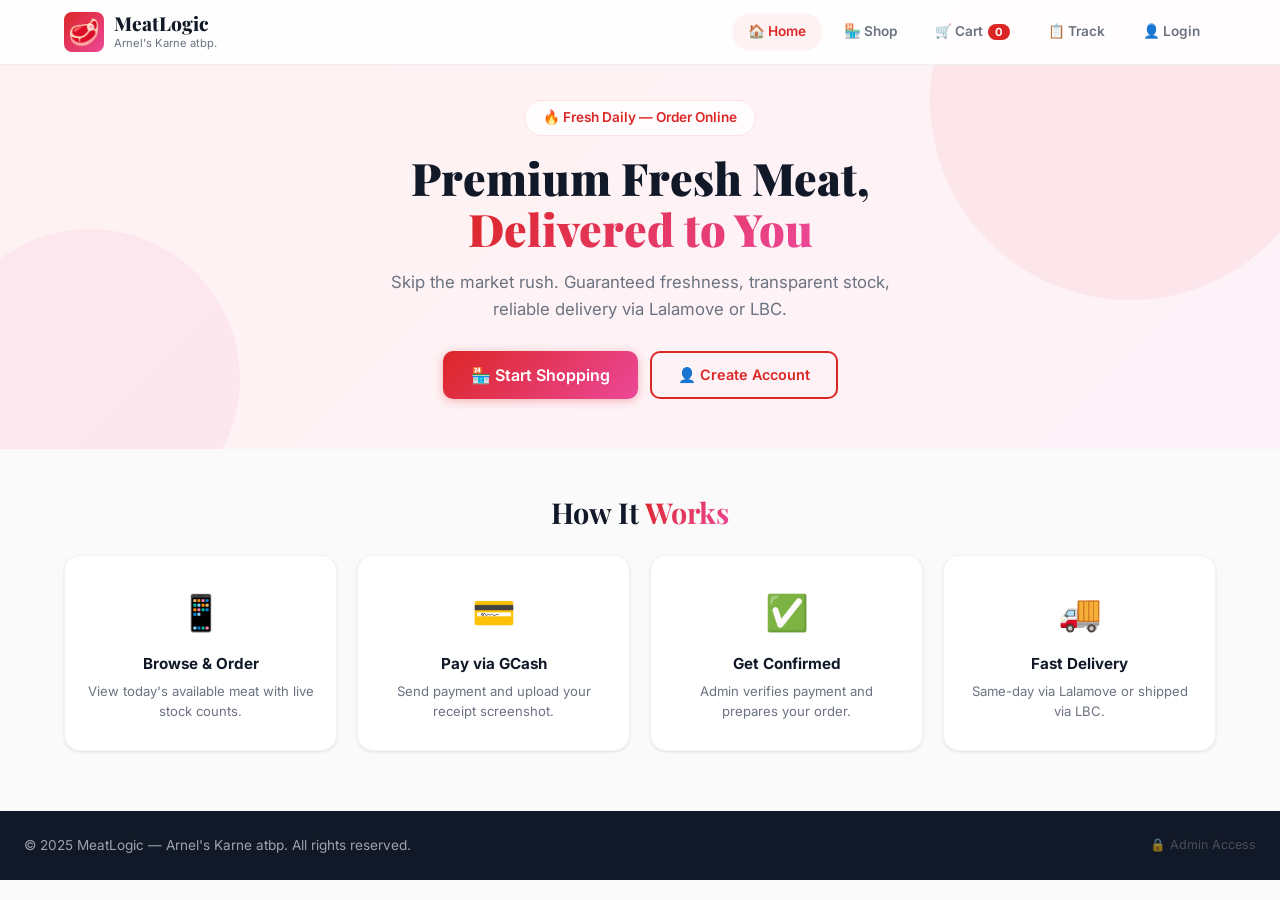
==== commit 88da4340: "Add files via upload" ====
--- a/index.html
+++ b/index.html
@@ -12,7 +12,7 @@
     <!-- ===== NAVBAR ===== -->
     <nav class="navbar" id="navbar">
         <div class="nav-container">
-            <div class="nav-brand">
+            <div class="nav-brand" onclick="showTab('home')" style="cursor:pointer;">
                 <span class="brand-icon-sm">🥩</span>
                 <div>
                     <span class="brand-name">MeatLogic</span>
@@ -20,11 +20,15 @@
                 </div>
             </div>
             <div class="nav-links" id="nav-links">
-                <a href="#" class="nav-link active" data-tab="shop" onclick="showTab('shop',this)">🏪 Shop</a>
+                <a href="#" class="nav-link active" data-tab="home" onclick="showTab('home',this)">🏠 Home</a>
+                <a href="#" class="nav-link" data-tab="shop" onclick="showTab('shop',this)">🏪 Shop</a>
                 <a href="#" class="nav-link" data-tab="cart" onclick="showTab('cart',this)">
                     🛒 Cart <span class="cart-count" id="cart-count">0</span>
                 </a>
-                <a href="#" class="nav-link" data-tab="track" onclick="showTab('track',this)">📦 Track Order</a>
+                <a href="#" class="nav-link" data-tab="myorders" onclick="showTab('myorders',this)" id="nav-myorders" style="display:none;">📦 My Orders</a>
+                <a href="#" class="nav-link" data-tab="track" onclick="showTab('track',this)">📋 Track</a>
+                <a href="#" class="nav-link" data-tab="auth" onclick="showTab('auth',this)" id="nav-auth">👤 Login</a>
+                <a href="#" class="nav-link" data-tab="profile" onclick="showTab('profile',this)" id="nav-profile" style="display:none;">👤 <span id="nav-username">Account</span></a>
             </div>
             <button class="hamburger" onclick="toggleMobile()">
                 <span></span><span></span><span></span>
@@ -34,17 +38,33 @@
 
     <main class="page-main">
 
-        <!-- ===== SHOP TAB ===== -->
-        <section id="tab-shop" class="page-tab active">
+        <!-- ===== HOME TAB ===== -->
+        <section id="tab-home" class="page-tab active">
             <div class="hero">
                 <div class="hero-shapes"><div class="hs hs1"></div><div class="hs hs2"></div></div>
                 <div class="hero-inner">
                     <span class="hero-badge">🔥 Fresh Daily — Order Online</span>
                     <h1>Premium Fresh Meat,<br><span class="text-gradient">Delivered to You</span></h1>
                     <p>Skip the market rush. Guaranteed freshness, transparent stock, reliable delivery via Lalamove or LBC.</p>
-                </div>
-            </div>
-
+                    <div class="hero-btns">
+                        <button class="btn btn-primary btn-lg" onclick="showTab('shop')">🏪 Start Shopping</button>
+                        <button class="btn btn-outline btn-lg" onclick="showTab('auth')">👤 Create Account</button>
+                    </div>
+                </div>
+            </div>
+            <div class="container">
+                <h2 class="sec-title">How It <span class="text-gradient">Works</span></h2>
+                <div class="how-grid">
+                    <div class="how-card"><div class="how-ico">📱</div><h3>Browse & Order</h3><p>View today's available meat with live stock counts.</p></div>
+                    <div class="how-card"><div class="how-ico">💳</div><h3>Pay via GCash</h3><p>Send payment and upload your receipt screenshot.</p></div>
+                    <div class="how-card"><div class="how-ico">✅</div><h3>Get Confirmed</h3><p>Admin verifies payment and prepares your order.</p></div>
+                    <div class="how-card"><div class="how-ico">🚚</div><h3>Fast Delivery</h3><p>Same-day via Lalamove or shipped via LBC.</p></div>
+                </div>
+            </div>
+        </section>
+
+        <!-- ===== SHOP TAB ===== -->
+        <section id="tab-shop" class="page-tab">
             <div class="container">
                 <h2 class="sec-title">Today's Fresh Selection</h2>
                 <div class="cat-bar">
@@ -77,6 +97,11 @@
                     </div>
                     <div class="checkout-panel">
                         <h3>Checkout</h3>
+
+                        <!-- Login prompt if not logged in -->
+                        <div id="checkout-login-prompt" class="info-banner">
+                            <p>💡 <strong>Have an account?</strong> <a href="#" onclick="showTab('auth')">Log in</a> to auto-fill your details and track orders easily.</p>
+                        </div>
 
                         <div class="fg">
                             <label>Full Name <span class="req">*</span></label>
@@ -149,6 +174,22 @@
             </div>
         </section>
 
+        <!-- ===== MY ORDERS TAB (Logged-in users) ===== -->
+        <section id="tab-myorders" class="page-tab">
+            <div class="container">
+                <h2 class="sec-title">My Orders</h2>
+                <p class="sec-desc">View all your orders and their status.</p>
+                <div id="myorders-list">
+                    <div class="empty-box">
+                        <div class="empty-ico">📦</div>
+                        <h3>No orders yet</h3>
+                        <p>Your order history will appear here.</p>
+                        <button class="btn btn-primary" onclick="showTab('shop')">Start Shopping</button>
+                    </div>
+                </div>
+            </div>
+        </section>
+
         <!-- ===== TRACK TAB ===== -->
         <section id="tab-track" class="page-tab">
             <div class="container narrow">
@@ -159,6 +200,125 @@
                     <button class="btn btn-primary" onclick="trackOrder()">Track</button>
                 </div>
                 <div id="track-result"></div>
+            </div>
+        </section>
+
+        <!-- ===== AUTH TAB (Login/Register) ===== -->
+        <section id="tab-auth" class="page-tab">
+            <div class="container narrow">
+                <div class="auth-card">
+                    <!-- Toggle between Login and Register -->
+                    <div class="auth-tabs">
+                        <button class="auth-tab-btn active" id="btn-login-tab" onclick="showAuthForm('login')">Log In</button>
+                        <button class="auth-tab-btn" id="btn-register-tab" onclick="showAuthForm('register')">Register</button>
+                    </div>
+
+                    <!-- LOGIN FORM -->
+                    <div id="form-login" class="auth-form-section">
+                        <div class="auth-header">
+                            <div class="auth-icon">🥩</div>
+                            <h2>Welcome Back!</h2>
+                            <p>Log in to your MeatLogic account</p>
+                        </div>
+                        <div id="login-error" class="alert-err hidden"></div>
+                        <form onsubmit="doCustomerLogin(event)">
+                            <div class="fg">
+                                <label>Email Address</label>
+                                <input type="email" id="login-email" class="fi" placeholder="you@example.com" required>
+                            </div>
+                            <div class="fg">
+                                <label>Password</label>
+                                <input type="password" id="login-pass" class="fi" placeholder="••••••••" required>
+                            </div>
+                            <button type="submit" class="btn btn-primary btn-full btn-lg">Log In</button>
+                        </form>
+                        <p class="auth-switch">Don't have an account? <a href="#" onclick="showAuthForm('register')">Register here</a></p>
+                    </div>
+
+                    <!-- REGISTER FORM -->
+                    <div id="form-register" class="auth-form-section hidden">
+                        <div class="auth-header">
+                            <div class="auth-icon">🥩</div>
+                            <h2>Create Account</h2>
+                            <p>Sign up to order and track your meat deliveries</p>
+                        </div>
+                        <div id="register-error" class="alert-err hidden"></div>
+                        <div id="register-success" class="alert-suc hidden"></div>
+                        <form onsubmit="doCustomerRegister(event)">
+                            <div class="fg-row">
+                                <div class="fg">
+                                    <label>First Name <span class="req">*</span></label>
+                                    <input type="text" id="reg-fname" class="fi" placeholder="Juan" required>
+                                </div>
+                                <div class="fg">
+                                    <label>Last Name <span class="req">*</span></label>
+                                    <input type="text" id="reg-lname" class="fi" placeholder="Dela Cruz" required>
+                                </div>
+                            </div>
+                            <div class="fg">
+                                <label>Email Address <span class="req">*</span></label>
+                                <input type="email" id="reg-email" class="fi" placeholder="you@example.com" required>
+                            </div>
+                            <div class="fg">
+                                <label>Phone Number <span class="req">*</span></label>
+                                <input type="tel" id="reg-phone" class="fi" placeholder="09XX XXX XXXX" required>
+                            </div>
+                            <div class="fg">
+                                <label>Delivery Address <span class="req">*</span></label>
+                                <textarea id="reg-address" class="fi" rows="2" placeholder="Full address including barangay, city" required></textarea>
+                            </div>
+                            <div class="fg">
+                                <label>Password <span class="req">*</span></label>
+                                <input type="password" id="reg-pass" class="fi" placeholder="Min. 6 characters" required minlength="6">
+                            </div>
+                            <div class="fg">
+                                <label>Confirm Password <span class="req">*</span></label>
+                                <input type="password" id="reg-pass2" class="fi" placeholder="Re-enter password" required minlength="6">
+                            </div>
+                            <button type="submit" class="btn btn-primary btn-full btn-lg">Create Account</button>
+                        </form>
+                        <p class="auth-switch">Already have an account? <a href="#" onclick="showAuthForm('login')">Log in here</a></p>
+                    </div>
+                </div>
+            </div>
+        </section>
+
+        <!-- ===== PROFILE TAB (Logged-in user) ===== -->
+        <section id="tab-profile" class="page-tab">
+            <div class="container narrow">
+                <div class="profile-card">
+                    <div class="profile-header">
+                        <div class="profile-avatar" id="profile-avatar">J</div>
+                        <h2 id="profile-fullname">Juan Dela Cruz</h2>
+                        <p id="profile-email-display">juan@email.com</p>
+                    </div>
+
+                    <div class="profile-section">
+                        <h3>📍 Saved Delivery Address</h3>
+                        <p class="sec-desc">Update your default address so you don't have to type it every time.</p>
+                        <div class="fg">
+                            <label>Full Name</label>
+                            <input type="text" id="prof-name" class="fi" placeholder="Your full name">
+                        </div>
+                        <div class="fg">
+                            <label>Phone Number</label>
+                            <input type="tel" id="prof-phone" class="fi" placeholder="09XX XXX XXXX">
+                        </div>
+                        <div class="fg">
+                            <label>Delivery Address</label>
+                            <textarea id="prof-address" class="fi" rows="3" placeholder="Full delivery address"></textarea>
+                        </div>
+                        <button class="btn btn-primary" onclick="saveProfile()">💾 Save Address</button>
+                    </div>
+
+                    <div class="profile-section">
+                        <h3>🔑 Account Actions</h3>
+                        <div class="profile-actions">
+                            <button class="btn btn-ghost btn-full" onclick="showTab('myorders')">📦 View My Orders</button>
+                            <button class="btn btn-ghost btn-full" style="color:var(--red-500);" onclick="doCustomerLogout()">🚪 Log Out</button>
+                        </div>
+                    </div>
+                </div>
             </div>
         </section>
     </main>
@@ -181,7 +341,25 @@
             <p>Save your Order ID below. You can use it to track your order status.</p>
             <div class="oid-box" id="oid-box"></div>
             <p class="oid-note">📋 Tip: Screenshot this or write it down!</p>
-            <button class="btn btn-primary btn-full" onclick="closeSuccess()">Done</button>
+            <div class="suc-btns">
+                <button class="btn btn-primary" onclick="closeSuccess(); showTab('myorders');" id="suc-btn-orders" style="display:none;">View My Orders</button>
+                <button class="btn btn-primary" onclick="closeSuccess();" id="suc-btn-track">Done</button>
+            </div>
+        </div>
+    </div>
+
+    <!-- Cancel Confirm Modal -->
+    <div id="modal-cancel" class="modal hidden">
+        <div class="modal-bg" onclick="closeCancelModal()"></div>
+        <div class="modal-box">
+            <div class="mb-head"><h2>Cancel Order?</h2><button class="mb-close" onclick="closeCancelModal()">✕</button></div>
+            <div style="padding:0 24px 24px;">
+                <p style="color:var(--text2);margin-bottom:18px;">Are you sure you want to cancel order <strong id="cancel-order-id"></strong>? This cannot be undone.</p>
+                <div class="mb-actions">
+                    <button class="btn btn-ghost" onclick="closeCancelModal()">Keep Order</button>
+                    <button class="btn btn-sm" style="background:var(--red-500);color:#fff;" onclick="confirmCancelOrder()">Yes, Cancel Order</button>
+                </div>
+            </div>
         </div>
     </div>
 
--- a/css/style.css
+++ b/css/style.css
@@ -551,4 +551,123 @@
 
 ::-webkit-scrollbar { width:5px; }
 ::-webkit-scrollbar-track { background:transparent; }
-::-webkit-scrollbar-thumb { background:var(--gray-300); border-radius:3px; }+::-webkit-scrollbar-thumb { background:var(--gray-300); border-radius:3px; }
+
+/* ============================================
+   NEW FEATURES — v3 Additions
+   ============================================ */
+
+/* ---- Hero Buttons ---- */
+.hero-btns { display:flex; gap:12px; justify-content:center; margin-top:28px; flex-wrap:wrap; }
+.btn-outline {
+    background:transparent; color:var(--primary); border:2px solid var(--primary);
+    padding:12px 26px; border-radius:var(--radius); font-weight:600; font-size:.9rem;
+    cursor:pointer; transition:all .2s; display:inline-flex; align-items:center; gap:8px;
+}
+.btn-outline:hover { background:var(--primary); color:#fff; }
+
+/* ---- How It Works ---- */
+.how-grid { display:grid; grid-template-columns:repeat(4,1fr); gap:20px; margin-top:10px; }
+.how-card {
+    background:var(--surface); padding:28px 20px; border-radius:var(--radius-lg);
+    text-align:center; box-shadow:var(--shadow); border:1px solid var(--gray-100); transition:all .2s;
+}
+.how-card:hover { transform:translateY(-4px); box-shadow:var(--shadow-lg); }
+.how-ico { font-size:2.2rem; margin-bottom:12px; }
+.how-card h3 { font-size:.95rem; margin-bottom:6px; }
+.how-card p { font-size:.82rem; color:var(--text2); line-height:1.5; }
+
+/* ---- Auth Card ---- */
+.auth-card {
+    background:var(--surface); border-radius:var(--radius-lg); overflow:hidden;
+    box-shadow:var(--shadow-lg); border:1px solid var(--gray-100); max-width:480px; margin:0 auto;
+}
+.auth-tabs { display:flex; border-bottom:2px solid var(--gray-200); }
+.auth-tab-btn {
+    flex:1; padding:14px; border:none; background:transparent; font-weight:600;
+    font-size:.9rem; cursor:pointer; color:var(--text2); transition:all .2s; position:relative;
+}
+.auth-tab-btn.active { color:var(--primary); }
+.auth-tab-btn.active::after {
+    content:''; position:absolute; bottom:-2px; left:0; right:0; height:2px;
+    background:var(--gradient);
+}
+.auth-form-section { padding:28px; }
+.auth-header { text-align:center; margin-bottom:24px; }
+.auth-icon { font-size:3rem; margin-bottom:8px; }
+.auth-header h2 { font-family:'Playfair Display',serif; font-size:1.5rem; margin-bottom:4px; }
+.auth-header p { color:var(--text2); font-size:.9rem; }
+.auth-switch { text-align:center; margin-top:18px; font-size:.88rem; color:var(--text2); }
+.auth-switch a { font-weight:600; }
+
+.alert-suc {
+    padding:10px 14px; border-radius:var(--radius); font-size:.85rem; font-weight:500;
+    background:#f0fdf4; color:var(--green-600); border:1px solid #bbf7d0; margin-bottom:14px;
+}
+
+/* ---- Profile Card ---- */
+.profile-card {
+    background:var(--surface); border-radius:var(--radius-lg); overflow:hidden;
+    box-shadow:var(--shadow-lg); border:1px solid var(--gray-100); max-width:520px; margin:0 auto;
+}
+.profile-header {
+    background:var(--gradient); padding:32px 28px; text-align:center; color:#fff;
+}
+.profile-avatar {
+    width:70px; height:70px; border-radius:50%; background:rgba(255,255,255,.25);
+    display:flex; align-items:center; justify-content:center; font-size:1.8rem;
+    font-weight:800; margin:0 auto 12px; border:3px solid rgba(255,255,255,.4);
+}
+.profile-header h2 { font-family:'Playfair Display',serif; font-size:1.4rem; margin-bottom:2px; }
+.profile-header p { opacity:.85; font-size:.88rem; }
+.profile-section { padding:24px 28px; border-bottom:1px solid var(--gray-100); }
+.profile-section:last-child { border-bottom:none; }
+.profile-section h3 { font-size:1rem; margin-bottom:6px; }
+.profile-actions { display:flex; flex-direction:column; gap:6px; margin-top:12px; }
+
+/* ---- Info Banner ---- */
+.info-banner {
+    background:#eff6ff; border:1px solid #bfdbfe; border-radius:var(--radius);
+    padding:12px 16px; margin-bottom:18px; font-size:.85rem; color:#1e40af;
+}
+.info-banner a { color:#1d4ed8; font-weight:600; }
+
+/* ---- My Orders (Customer) ---- */
+.order-card {
+    background:var(--surface); border-radius:var(--radius-lg); padding:22px;
+    margin-bottom:14px; border:1px solid var(--gray-100); box-shadow:var(--shadow);
+}
+.oc-header { display:flex; justify-content:space-between; align-items:flex-start; margin-bottom:14px; flex-wrap:wrap; gap:8px; }
+.oc-id { font-weight:800; font-size:.95rem; }
+.oc-date { font-size:.78rem; color:var(--text2); }
+.oc-items { font-size:.85rem; color:var(--text2); margin-bottom:12px; line-height:1.6; }
+.oc-footer { display:flex; justify-content:space-between; align-items:center; padding-top:12px; border-top:1px solid var(--gray-100); flex-wrap:wrap; gap:10px; }
+.oc-total { font-weight:800; font-size:1.05rem; color:var(--primary); }
+.oc-courier { font-size:.82rem; color:var(--text2); }
+.oc-tracking { margin-top:10px; padding:10px 14px; background:var(--gray-50); border-radius:6px; font-size:.85rem; }
+.oc-tracking strong { color:var(--primary); }
+.oc-actions { margin-top:12px; display:flex; gap:8px; }
+
+.btn-cancel-order {
+    padding:7px 16px; border-radius:var(--radius); border:2px solid var(--red-200);
+    background:var(--red-50); color:var(--red-600); font-weight:600; font-size:.82rem;
+    cursor:pointer; transition:all .2s;
+}
+.btn-cancel-order:hover { background:var(--red-100); border-color:var(--red-400); }
+
+/* Badge cancelled */
+.bs-cancelled { background:var(--gray-100); color:var(--gray-500); text-decoration:line-through; }
+
+/* Success modal buttons */
+.suc-btns { display:flex; gap:10px; justify-content:center; }
+
+/* ---- Responsive additions ---- */
+@media(max-width:1024px) {
+    .how-grid { grid-template-columns:1fr 1fr; }
+}
+@media(max-width:768px) {
+    .how-grid { grid-template-columns:1fr; max-width:340px; margin:10px auto 0; }
+    .hero-btns { flex-direction:column; align-items:center; }
+    .fg-row { grid-template-columns:1fr; }
+    .auth-card { margin:0 -8px; }
+}
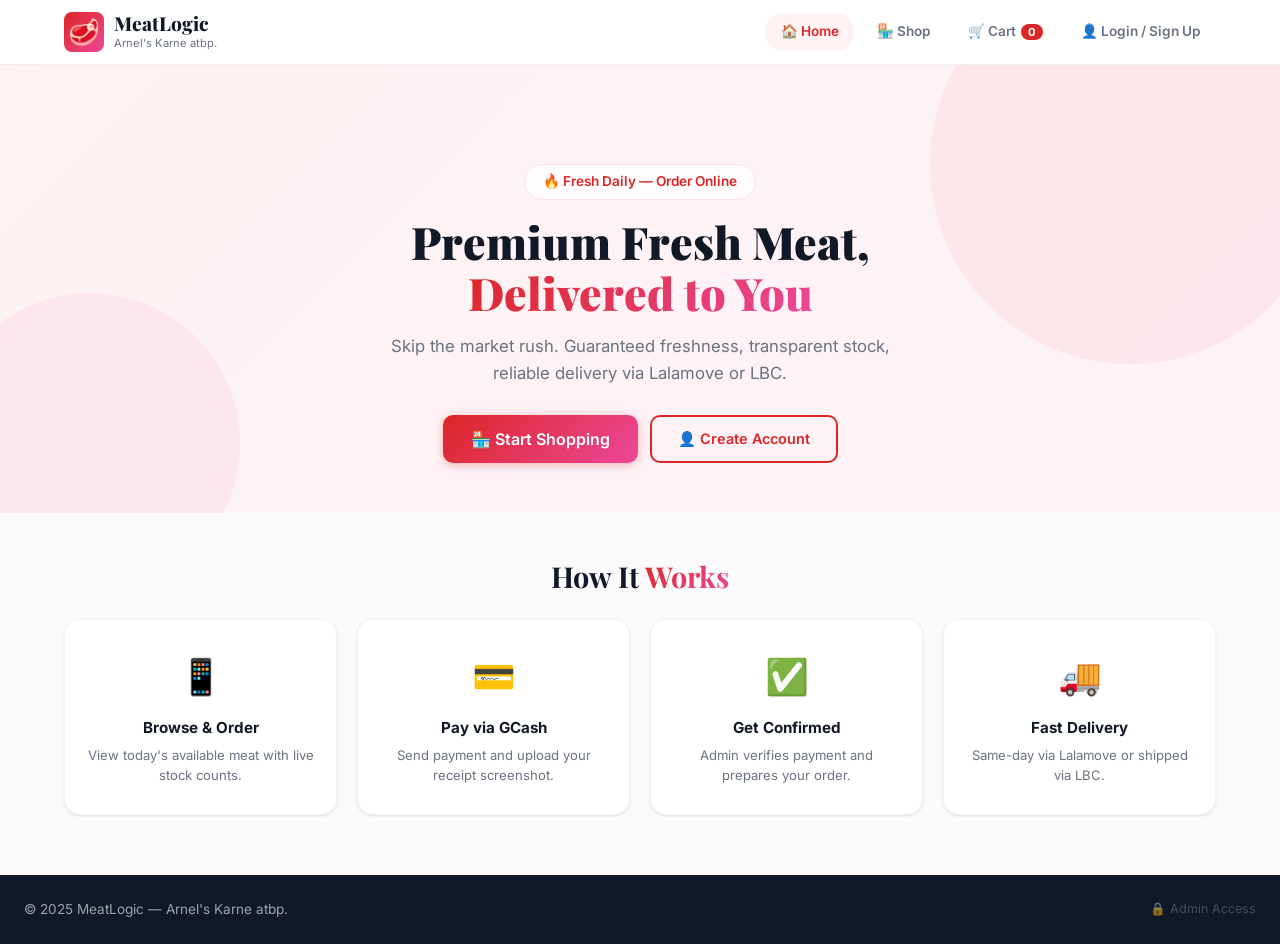
==== commit 6e385258: "Update index.html" ====
--- a/index.html
+++ b/index.html
@@ -26,8 +26,7 @@
                     🛒 Cart <span class="cart-count" id="cart-count">0</span>
                 </a>
                 <a href="#" class="nav-link" data-tab="myorders" onclick="showTab('myorders',this)" id="nav-myorders" style="display:none;">📦 My Orders</a>
-                <a href="#" class="nav-link" data-tab="track" onclick="showTab('track',this)">📋 Track</a>
-                <a href="#" class="nav-link" data-tab="auth" onclick="showTab('auth',this)" id="nav-auth">👤 Login</a>
+                <a href="#" class="nav-link" data-tab="auth" onclick="showTab('auth',this)" id="nav-auth">👤 Login / Sign Up</a>
                 <a href="#" class="nav-link" data-tab="profile" onclick="showTab('profile',this)" id="nav-profile" style="display:none;">👤 <span id="nav-username">Account</span></a>
             </div>
             <button class="hamburger" onclick="toggleMobile()">
@@ -79,7 +78,7 @@
             </div>
         </section>
 
-        <!-- ===== CART TAB ===== -->
+        <!-- ===== CART TAB  ===== -->
         <section id="tab-cart" class="page-tab">
             <div class="container">
                 <h2 class="sec-title">Your Cart & Checkout</h2>
@@ -91,6 +90,15 @@
                     <button class="btn btn-primary" onclick="showTab('shop')">Browse Products</button>
                 </div>
 
+                <!-- Login Wall -->
+                <div id="cart-login-wall" class="empty-box hidden">
+                    <div class="empty-ico">🔐</div>
+                    <h3>Login Required</h3>
+                    <p>Please log in or create an account to proceed with your order.</p>
+                    <button class="btn btn-primary" onclick="showTab('auth')">Login / Sign Up</button>
+                </div>
+
+                
                 <div id="cart-filled" class="cart-layout hidden">
                     <div>
                         <div id="cart-items"></div>
@@ -98,61 +106,37 @@
                     <div class="checkout-panel">
                         <h3>Checkout</h3>
 
-                        <!-- Login prompt if not logged in -->
-                        <div id="checkout-login-prompt" class="info-banner">
-                            <p>💡 <strong>Have an account?</strong> <a href="#" onclick="showTab('auth')">Log in</a> to auto-fill your details and track orders easily.</p>
-                        </div>
-
-                        <div class="fg">
-                            <label>Full Name <span class="req">*</span></label>
+                        <div class="fg">
+                            <label>Full Name</label>
                             <input type="text" id="c-name" class="fi" placeholder="Juan Dela Cruz" required>
                         </div>
                         <div class="fg">
-                            <label>Phone Number <span class="req">*</span></label>
+                            <label>Phone Number</label>
                             <input type="tel" id="c-phone" class="fi" placeholder="09XX XXX XXXX" required>
                         </div>
                         <div class="fg">
-                            <label>Delivery Address <span class="req">*</span></label>
+                            <label>Delivery Address</label>
                             <textarea id="c-address" class="fi" rows="3" placeholder="Full address including barangay, city" required></textarea>
-                        </div>
-
-                        <div class="fg">
-                            <label>Select Courier <span class="req">*</span></label>
+                            <small class="field-note">Update your default details in the 'Account' tab.</small>
+                        </div>
+
+                        <div class="fg">
+                            <label>Select Courier</label>
                             <div class="courier-opts">
-                                <label class="co">
-                                    <input type="radio" name="courier" value="Lalamove" checked>
-                                    <div class="co-card">
-                                        <span class="co-ico">🏍️</span>
-                                        <div><strong>Lalamove</strong><small>Same-day chilled delivery</small></div>
-                                    </div>
-                                </label>
-                                <label class="co">
-                                    <input type="radio" name="courier" value="LBC">
-                                    <div class="co-card">
-                                        <span class="co-ico">📦</span>
-                                        <div><strong>LBC</strong><small>Processed goods shipping</small></div>
-                                    </div>
-                                </label>
+                                <label class="co"><input type="radio" name="courier" value="Lalamove" checked><div class="co-card"><span class="co-ico">🏍️</span><div><strong>Lalamove</strong><small>Same-day chilled delivery</small></div></div></label>
+                                <label class="co"><input type="radio" name="courier" value="LBC"><div class="co-card"><span class="co-ico">📦</span><div><strong>LBC</strong><small>Processed goods shipping</small></div></div></label>
                             </div>
                         </div>
 
                         <div class="gcash-box">
                             <div class="gcash-top">💙 GCash Payment</div>
-                            <div class="gcash-mid">
-                                <p>Send payment to:</p>
-                                <div class="gcash-num"><strong>0917 123 4567</strong><small>Arnel D.</small></div>
-                            </div>
+                            <div class="gcash-mid"><p>Send payment to:</p><div class="gcash-num"><strong>0917 123 4567</strong><small>Arnel D.</small></div></div>
                             <div class="gcash-bot">
                                 <label>Upload Receipt Screenshot <span class="req">*</span></label>
                                 <div class="upload-zone" id="upload-zone" onclick="document.getElementById('receipt-file').click()">
                                     <input type="file" id="receipt-file" accept="image/*" onchange="onReceipt(event)" hidden>
-                                    <div id="upload-ph">
-                                        <span>📤</span><p>Click to upload</p><small>PNG, JPG up to 5MB</small>
-                                    </div>
-                                    <div id="upload-pv" class="hidden">
-                                        <img id="receipt-img" src="" alt="Receipt">
-                                        <button type="button" class="btn btn-ghost btn-sm" onclick="event.stopPropagation();clearReceipt()">Remove</button>
-                                    </div>
+                                    <div id="upload-ph"><span>📤</span><p>Click to upload</p><small>PNG, JPG up to 5MB</small></div>
+                                    <div id="upload-pv" class="hidden"><img id="receipt-img" src="" alt="Receipt"><button type="button" class="btn btn-ghost btn-sm" onclick="event.stopPropagation();clearReceipt()">Remove</button></div>
                                 </div>
                             </div>
                         </div>
@@ -160,130 +144,49 @@
                         <div class="summary-box">
                             <h4>Order Summary</h4>
                             <div id="summary-lines"></div>
-                            <div class="summary-total">
-                                <span>Total</span>
-                                <span id="summary-total">₱0.00</span>
-                            </div>
-                        </div>
-
-                        <button class="btn btn-primary btn-full btn-lg" id="btn-place" onclick="placeOrder()">
-                            Place Order
-                        </button>
-                    </div>
-                </div>
-            </div>
-        </section>
-
-        <!-- ===== MY ORDERS TAB (Logged-in users) ===== -->
+                            <div class="summary-total"><span>Total</span><span id="summary-total">₱0.00</span></div>
+                        </div>
+
+                        <button class="btn btn-primary btn-full btn-lg" id="btn-place" onclick="placeOrder()">Place Order</button>
+                    </div>
+                </div>
+            </div>
+        </section>
+
+        <!-- ===== MY ORDERS TAB ===== -->
         <section id="tab-myorders" class="page-tab">
             <div class="container">
                 <h2 class="sec-title">My Orders</h2>
                 <p class="sec-desc">View all your orders and their status.</p>
-                <div id="myorders-list">
-                    <div class="empty-box">
-                        <div class="empty-ico">📦</div>
-                        <h3>No orders yet</h3>
-                        <p>Your order history will appear here.</p>
-                        <button class="btn btn-primary" onclick="showTab('shop')">Start Shopping</button>
-                    </div>
-                </div>
-            </div>
-        </section>
-
-        <!-- ===== TRACK TAB ===== -->
-        <section id="tab-track" class="page-tab">
-            <div class="container narrow">
-                <h2 class="sec-title">Track Your Order</h2>
-                <p class="sec-desc">Enter the Order ID you received after checkout.</p>
-                <div class="track-row">
-                    <input type="text" id="track-id" class="fi" placeholder="e.g. ORD-12345678">
-                    <button class="btn btn-primary" onclick="trackOrder()">Track</button>
-                </div>
-                <div id="track-result"></div>
-            </div>
-        </section>
-
-        <!-- ===== AUTH TAB (Login/Register) ===== -->
+                <div id="myorders-list"><div class="empty-box"><div class="empty-ico">📦</div><h3>No orders yet</h3></div></div>
+            </div>
+        </section>
+
+        <!-- tinanggal na track tab my orders na kasi -->
+       
+        <!-- ===== AUTH TAB ===== -->
         <section id="tab-auth" class="page-tab">
             <div class="container narrow">
                 <div class="auth-card">
-                    <!-- Toggle between Login and Register -->
-                    <div class="auth-tabs">
-                        <button class="auth-tab-btn active" id="btn-login-tab" onclick="showAuthForm('login')">Log In</button>
-                        <button class="auth-tab-btn" id="btn-register-tab" onclick="showAuthForm('register')">Register</button>
-                    </div>
-
-                    <!-- LOGIN FORM -->
-                    <div id="form-login" class="auth-form-section">
-                        <div class="auth-header">
-                            <div class="auth-icon">🥩</div>
-                            <h2>Welcome Back!</h2>
-                            <p>Log in to your MeatLogic account</p>
-                        </div>
-                        <div id="login-error" class="alert-err hidden"></div>
-                        <form onsubmit="doCustomerLogin(event)">
-                            <div class="fg">
-                                <label>Email Address</label>
-                                <input type="email" id="login-email" class="fi" placeholder="you@example.com" required>
-                            </div>
-                            <div class="fg">
-                                <label>Password</label>
-                                <input type="password" id="login-pass" class="fi" placeholder="••••••••" required>
-                            </div>
-                            <button type="submit" class="btn btn-primary btn-full btn-lg">Log In</button>
+                    <div id="auth-view-initial">
+                        <div class="auth-header"><div class="auth-icon">📧</div><h2>Login or Sign Up</h2><p>Enter your email to receive a secure sign-in link.</p></div>
+                        <div id="auth-error" class="alert-err hidden"></div>
+                        <form onsubmit="sendEmailLink(event)">
+                            <div class="fg"><label>Email Address</label><input type="email" id="auth-email" class="fi" placeholder="you@example.com" required></div>
+                            <button type="submit" id="btn-send-link" class="btn btn-primary btn-full btn-lg">Send Sign-in Link</button>
                         </form>
-                        <p class="auth-switch">Don't have an account? <a href="#" onclick="showAuthForm('register')">Register here</a></p>
-                    </div>
-
-                    <!-- REGISTER FORM -->
-                    <div id="form-register" class="auth-form-section hidden">
-                        <div class="auth-header">
-                            <div class="auth-icon">🥩</div>
-                            <h2>Create Account</h2>
-                            <p>Sign up to order and track your meat deliveries</p>
-                        </div>
-                        <div id="register-error" class="alert-err hidden"></div>
-                        <div id="register-success" class="alert-suc hidden"></div>
-                        <form onsubmit="doCustomerRegister(event)">
-                            <div class="fg-row">
-                                <div class="fg">
-                                    <label>First Name <span class="req">*</span></label>
-                                    <input type="text" id="reg-fname" class="fi" placeholder="Juan" required>
-                                </div>
-                                <div class="fg">
-                                    <label>Last Name <span class="req">*</span></label>
-                                    <input type="text" id="reg-lname" class="fi" placeholder="Dela Cruz" required>
-                                </div>
-                            </div>
-                            <div class="fg">
-                                <label>Email Address <span class="req">*</span></label>
-                                <input type="email" id="reg-email" class="fi" placeholder="you@example.com" required>
-                            </div>
-                            <div class="fg">
-                                <label>Phone Number <span class="req">*</span></label>
-                                <input type="tel" id="reg-phone" class="fi" placeholder="09XX XXX XXXX" required>
-                            </div>
-                            <div class="fg">
-                                <label>Delivery Address <span class="req">*</span></label>
-                                <textarea id="reg-address" class="fi" rows="2" placeholder="Full address including barangay, city" required></textarea>
-                            </div>
-                            <div class="fg">
-                                <label>Password <span class="req">*</span></label>
-                                <input type="password" id="reg-pass" class="fi" placeholder="Min. 6 characters" required minlength="6">
-                            </div>
-                            <div class="fg">
-                                <label>Confirm Password <span class="req">*</span></label>
-                                <input type="password" id="reg-pass2" class="fi" placeholder="Re-enter password" required minlength="6">
-                            </div>
-                            <button type="submit" class="btn btn-primary btn-full btn-lg">Create Account</button>
-                        </form>
-                        <p class="auth-switch">Already have an account? <a href="#" onclick="showAuthForm('login')">Log in here</a></p>
-                    </div>
-                </div>
-            </div>
-        </section>
-
-        <!-- ===== PROFILE TAB (Logged-in user) ===== -->
+                        <div class="or-divider"><span>OR</span></div>
+                        <button class="btn-google" onclick="signInWithGoogle()"><svg viewBox="0 0 48 48" width="24px" height="24px"><path fill="#EA4335" d="M24 9.5c3.54 0 6.71 1.22 9.21 3.6l6.85-6.85C35.9 2.38 30.47 0 24 0 14.62 0 6.51 5.38 2.56 13.22l7.98 6.19C12.43 13.72 17.74 9.5 24 9.5z"></path><path fill="#4285F4" d="M46.98 24.55c0-1.57-.15-3.09-.42-4.55H24v8.51h12.8c-.57 2.89-2.2 5.36-4.78 7.02l7.58 5.86C43.97 37.63 46.98 31.63 46.98 24.55z"></path><path fill="#FBBC05" d="M10.53 28.59c-.48-1.45-.76-2.99-.76-4.59s.27-3.14.76-4.59L2.56 13.22C.95 16.32 0 20.04 0 24s.95 7.68 2.56 10.78l7.97-6.19z"></path><path fill="#34A853" d="M24 48c6.48 0 11.93-2.13 15.89-5.81l-7.58-5.86c-2.15 1.45-4.92 2.3-8.31 2.3-6.26 0-11.57-4.22-13.47-9.91l-7.98 6.19C6.51 42.62 14.62 48 24 48z"></path><path fill="none" d="M0 0h48v48H0z"></path></svg> Sign in with Google</button>
+                    </div>
+                    <div id="auth-view-sent" class="auth-form-section hidden">
+                        <div class="auth-header"><div class="auth-icon">✅</div><h2>Check Your Email!</h2><p>We've sent a sign-in link to <strong id="sent-email-display"></strong>. Click the link to continue.</p></div>
+                        <button class="btn btn-ghost" onclick="showAuthForm('initial')">Use a different email</button>
+                    </div>
+                </div>
+            </div>
+        </section>
+
+        <!-- ===== PROFILE TAB ===== -->
         <section id="tab-profile" class="page-tab">
             <div class="container narrow">
                 <div class="profile-card">
@@ -292,63 +195,36 @@
                         <h2 id="profile-fullname">Juan Dela Cruz</h2>
                         <p id="profile-email-display">juan@email.com</p>
                     </div>
-
                     <div class="profile-section">
-                        <h3>📍 Saved Delivery Address</h3>
-                        <p class="sec-desc">Update your default address so you don't have to type it every time.</p>
-                        <div class="fg">
-                            <label>Full Name</label>
-                            <input type="text" id="prof-name" class="fi" placeholder="Your full name">
-                        </div>
-                        <div class="fg">
-                            <label>Phone Number</label>
-                            <input type="tel" id="prof-phone" class="fi" placeholder="09XX XXX XXXX">
-                        </div>
-                        <div class="fg">
-                            <label>Delivery Address</label>
-                            <textarea id="prof-address" class="fi" rows="3" placeholder="Full delivery address"></textarea>
-                        </div>
-                        <button class="btn btn-primary" onclick="saveProfile()">💾 Save Address</button>
-                    </div>
-
+                        <h3>📍 My Details</h3>
+                        <p class="sec-desc">Update your details. This will be used for your next checkout.</p>
+                        <div class="fg"><label>Full Name</label><input type="text" id="prof-name" class="fi" placeholder="Your full name"></div>
+                        <div class="fg"><label>Phone Number</label><input type="tel" id="prof-phone" class="fi" placeholder="09XX XXX XXXX"></div>
+                        <div class="fg"><label>Delivery Address</label><textarea id="prof-address" class="fi" rows="3" placeholder="Full delivery address"></textarea></div>
+                        <button class="btn btn-primary" onclick="saveProfile()">💾 Save Details</button>
+                    </div>
                     <div class="profile-section">
                         <h3>🔑 Account Actions</h3>
-                        <div class="profile-actions">
-                            <button class="btn btn-ghost btn-full" onclick="showTab('myorders')">📦 View My Orders</button>
-                            <button class="btn btn-ghost btn-full" style="color:var(--red-500);" onclick="doCustomerLogout()">🚪 Log Out</button>
-                        </div>
+                        <div class="profile-actions"><button class="btn btn-ghost btn-full" onclick="showTab('myorders')">📦 View My Orders</button><button class="btn btn-ghost btn-full" style="color:var(--red-500);" onclick="doCustomerLogout()">🚪 Log Out</button></div>
                     </div>
                 </div>
             </div>
         </section>
     </main>
 
-    <!-- Footer -->
-    <footer class="footer">
-        <p>© 2025 MeatLogic — Arnel's Karne atbp. All rights reserved.</p>
-        <a href="admin.html" class="admin-gate">🔒 Admin Access</a>
-    </footer>
-
-    <!-- Toast -->
+    <!-- Footer, Modals, etc. -->
+    <footer class="footer"><p>© 2025 MeatLogic — Arnel's Karne atbp.</p><a href="admin.html" class="admin-gate">🔒 Admin Access</a></footer>
     <div id="toast" class="toast hidden"><span id="toast-msg"></span></div>
-
-    <!-- Success Modal -->
     <div id="modal-success" class="modal hidden">
         <div class="modal-bg" onclick="closeSuccess()"></div>
         <div class="modal-box success-modal">
             <div class="suc-ico">✅</div>
             <h2>Order Placed!</h2>
-            <p>Save your Order ID below. You can use it to track your order status.</p>
+            <p>You can view your order status in the "My Orders" tab.</p>
             <div class="oid-box" id="oid-box"></div>
-            <p class="oid-note">📋 Tip: Screenshot this or write it down!</p>
-            <div class="suc-btns">
-                <button class="btn btn-primary" onclick="closeSuccess(); showTab('myorders');" id="suc-btn-orders" style="display:none;">View My Orders</button>
-                <button class="btn btn-primary" onclick="closeSuccess();" id="suc-btn-track">Done</button>
-            </div>
+            <div class="suc-btns"><button class="btn btn-primary" onclick="closeSuccess(); showTab('myorders');">View My Orders</button></div>
         </div>
     </div>
-
-    <!-- Cancel Confirm Modal -->
     <div id="modal-cancel" class="modal hidden">
         <div class="modal-bg" onclick="closeCancelModal()"></div>
         <div class="modal-box">
@@ -363,10 +239,11 @@
         </div>
     </div>
 
-    <!-- Firebase SDK -->
+    <!-- Firebase SDK  -->
     <script src="https://www.gstatic.com/firebasejs/10.7.0/firebase-app-compat.js"></script>
     <script src="https://www.gstatic.com/firebasejs/10.7.0/firebase-database-compat.js"></script>
+    <script src="https://www.gstatic.com/firebasejs/10.7.0/firebase-auth-compat.js"></script>
     <script src="js/firebase-config.js"></script>
     <script src="js/customer.js"></script>
 </body>
-</html>+</html>
--- a/css/style.css
+++ b/css/style.css
@@ -1,7 +1,3 @@
-/* ============================================
-   MEATLOGIC v2 — Full Stylesheet
-   Theme: Red & Pink
-   ============================================ */
 :root {
     --red-50:#fef2f2; --red-100:#fee2e2; --red-200:#fecaca; --red-400:#f87171;
     --red-500:#ef4444; --red-600:#dc2626; --red-700:#b91c1c; --red-800:#991b1b;
@@ -120,7 +116,7 @@
 /* ====================
    CONTAINERS & SECTIONS
    ==================== */
-.page-main { padding-top:0; }
+.page-main { padding-top:64px; }
 .page-tab { display:none; }
 .page-tab.active { display:block; }
 .container { max-width:1200px; margin:0 auto; padding:40px 24px 60px; }
@@ -661,7 +657,6 @@
 /* Success modal buttons */
 .suc-btns { display:flex; gap:10px; justify-content:center; }
 
-/* ---- Responsive additions ---- */
 @media(max-width:1024px) {
     .how-grid { grid-template-columns:1fr 1fr; }
 }
@@ -670,4 +665,4 @@
     .hero-btns { flex-direction:column; align-items:center; }
     .fg-row { grid-template-columns:1fr; }
     .auth-card { margin:0 -8px; }
-}+}
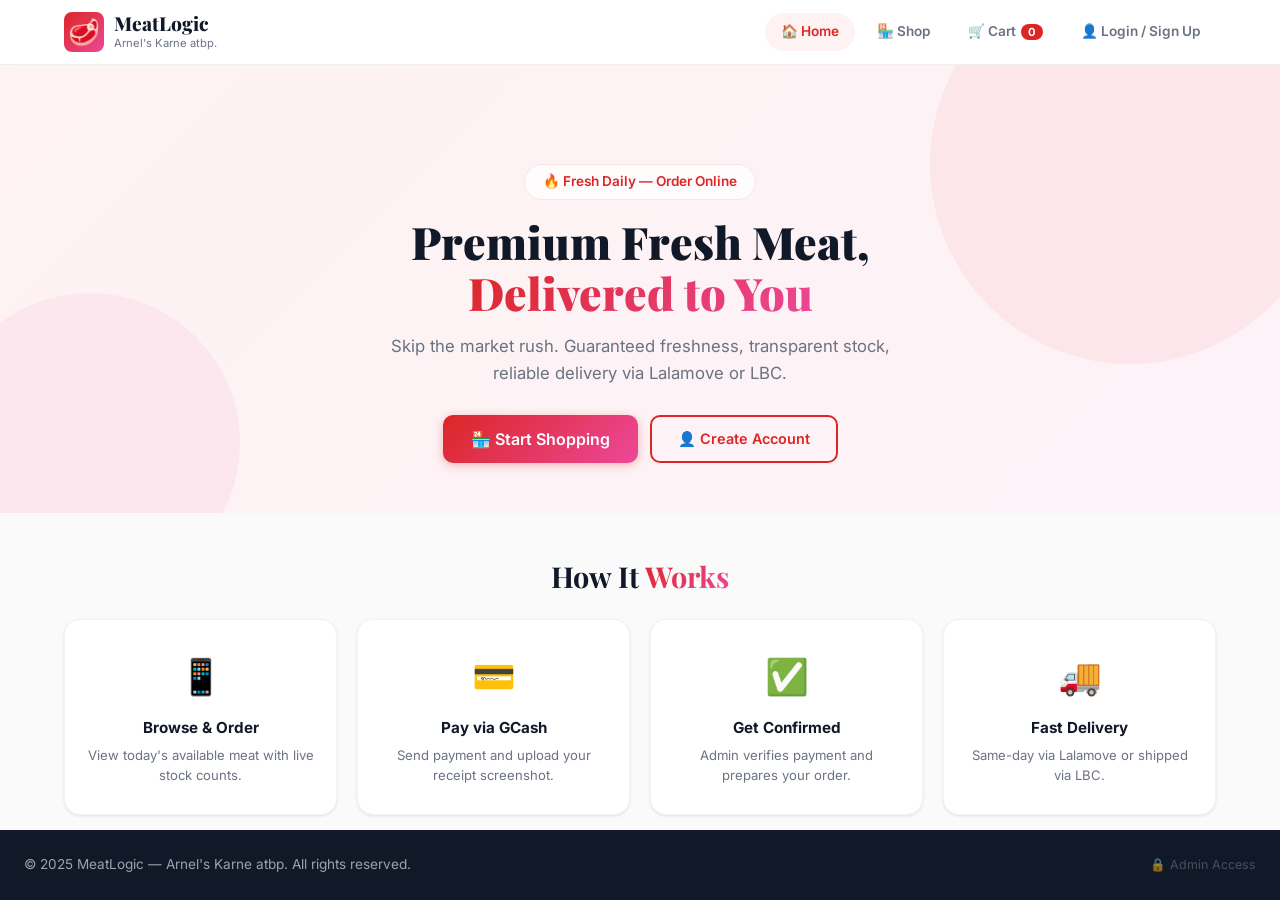
==== commit 4a26c3d7: "Update index.html" ====
--- a/index.html
+++ b/index.html
@@ -9,7 +9,7 @@
 </head>
 <body>
 
-    <!-- ===== NAVBAR ===== -->
+    <!-- NAVBAR -->
     <nav class="navbar" id="navbar">
         <div class="nav-container">
             <div class="nav-brand" onclick="showTab('home')" style="cursor:pointer;">
@@ -35,9 +35,10 @@
         </div>
     </nav>
 
+    <!-- MAIN CONTENT -->
     <main class="page-main">
 
-        <!-- ===== HOME TAB ===== -->
+        <!-- HOME TAB -->
         <section id="tab-home" class="page-tab active">
             <div class="hero">
                 <div class="hero-shapes"><div class="hs hs1"></div><div class="hs hs2"></div></div>
@@ -62,7 +63,7 @@
             </div>
         </section>
 
-        <!-- ===== SHOP TAB ===== -->
+        <!-- SHOP TAB -->
         <section id="tab-shop" class="page-tab">
             <div class="container">
                 <h2 class="sec-title">Today's Fresh Selection</h2>
@@ -78,34 +79,28 @@
             </div>
         </section>
 
-        <!-- ===== CART TAB  ===== -->
+        <!-- CART TAB -->
         <section id="tab-cart" class="page-tab">
             <div class="container">
                 <h2 class="sec-title">Your Cart & Checkout</h2>
-
                 <div id="cart-empty" class="empty-box">
                     <div class="empty-ico">🛒</div>
                     <h3>Your cart is empty</h3>
                     <p>Browse our fresh products and add items to your cart.</p>
                     <button class="btn btn-primary" onclick="showTab('shop')">Browse Products</button>
                 </div>
-
-                <!-- Login Wall -->
                 <div id="cart-login-wall" class="empty-box hidden">
                     <div class="empty-ico">🔐</div>
                     <h3>Login Required</h3>
                     <p>Please log in or create an account to proceed with your order.</p>
                     <button class="btn btn-primary" onclick="showTab('auth')">Login / Sign Up</button>
                 </div>
-
-                
                 <div id="cart-filled" class="cart-layout hidden">
                     <div>
                         <div id="cart-items"></div>
                     </div>
                     <div class="checkout-panel">
                         <h3>Checkout</h3>
-
                         <div class="fg">
                             <label>Full Name</label>
                             <input type="text" id="c-name" class="fi" placeholder="Juan Dela Cruz" required>
@@ -117,76 +112,174 @@
                         <div class="fg">
                             <label>Delivery Address</label>
                             <textarea id="c-address" class="fi" rows="3" placeholder="Full address including barangay, city" required></textarea>
-                            <small class="field-note">Update your default details in the 'Account' tab.</small>
-                        </div>
-
+                            <small class="field-note">💡 Update your default details in the Account tab.</small>
+                        </div>
                         <div class="fg">
                             <label>Select Courier</label>
                             <div class="courier-opts">
-                                <label class="co"><input type="radio" name="courier" value="Lalamove" checked><div class="co-card"><span class="co-ico">🏍️</span><div><strong>Lalamove</strong><small>Same-day chilled delivery</small></div></div></label>
-                                <label class="co"><input type="radio" name="courier" value="LBC"><div class="co-card"><span class="co-ico">📦</span><div><strong>LBC</strong><small>Processed goods shipping</small></div></div></label>
-                            </div>
-                        </div>
-
+                                <label class="co"><input type="radio" name="courier" value="Lalamove" checked>
+                                    <div class="co-card"><span class="co-ico">🏍️</span><div><strong>Lalamove</strong><small>Same-day chilled delivery</small></div></div>
+                                </label>
+                                <label class="co"><input type="radio" name="courier" value="LBC">
+                                    <div class="co-card"><span class="co-ico">📦</span><div><strong>LBC</strong><small>Processed goods shipping</small></div></div>
+                                </label>
+                            </div>
+                        </div>
                         <div class="gcash-box">
                             <div class="gcash-top">💙 GCash Payment</div>
-                            <div class="gcash-mid"><p>Send payment to:</p><div class="gcash-num"><strong>0917 123 4567</strong><small>Arnel D.</small></div></div>
+                            <div class="gcash-mid">
+                                <p>Send payment to:</p>
+                                <div class="gcash-num"><strong>0917 123 4567</strong><small>Arnel D.</small></div>
+                            </div>
                             <div class="gcash-bot">
                                 <label>Upload Receipt Screenshot <span class="req">*</span></label>
-                                <div class="upload-zone" id="upload-zone" onclick="document.getElementById('receipt-file').click()">
+                                <div class="upload-zone" onclick="document.getElementById('receipt-file').click()">
                                     <input type="file" id="receipt-file" accept="image/*" onchange="onReceipt(event)" hidden>
                                     <div id="upload-ph"><span>📤</span><p>Click to upload</p><small>PNG, JPG up to 5MB</small></div>
-                                    <div id="upload-pv" class="hidden"><img id="receipt-img" src="" alt="Receipt"><button type="button" class="btn btn-ghost btn-sm" onclick="event.stopPropagation();clearReceipt()">Remove</button></div>
-                                </div>
-                            </div>
-                        </div>
-
+                                    <div id="upload-pv" class="hidden">
+                                        <img id="receipt-img" src="" alt="Receipt">
+                                        <button type="button" class="btn btn-ghost btn-sm" onclick="event.stopPropagation();clearReceipt()">Remove</button>
+                                    </div>
+                                </div>
+                            </div>
+                        </div>
                         <div class="summary-box">
                             <h4>Order Summary</h4>
                             <div id="summary-lines"></div>
                             <div class="summary-total"><span>Total</span><span id="summary-total">₱0.00</span></div>
                         </div>
-
                         <button class="btn btn-primary btn-full btn-lg" id="btn-place" onclick="placeOrder()">Place Order</button>
                     </div>
                 </div>
             </div>
         </section>
 
-        <!-- ===== MY ORDERS TAB ===== -->
+        <!-- MY ORDERS TAB -->
         <section id="tab-myorders" class="page-tab">
             <div class="container">
                 <h2 class="sec-title">My Orders</h2>
-                <p class="sec-desc">View all your orders and their status.</p>
-                <div id="myorders-list"><div class="empty-box"><div class="empty-ico">📦</div><h3>No orders yet</h3></div></div>
-            </div>
-        </section>
-
-        <!-- tinanggal na track tab my orders na kasi -->
-       
-        <!-- ===== AUTH TAB ===== -->
+                <p class="sec-desc">Track all your orders here.</p>
+                <div id="myorders-list">
+                    <div class="empty-box">
+                        <div class="empty-ico">📦</div>
+                        <h3>No orders yet</h3>
+                        <button class="btn btn-primary" onclick="showTab('shop')">Start Shopping</button>
+                    </div>
+                </div>
+            </div>
+        </section>
+
+        <!-- AUTH TAB — UPDATED (Email + Password + Google) -->
         <section id="tab-auth" class="page-tab">
             <div class="container narrow">
                 <div class="auth-card">
-                    <div id="auth-view-initial">
-                        <div class="auth-header"><div class="auth-icon">📧</div><h2>Login or Sign Up</h2><p>Enter your email to receive a secure sign-in link.</p></div>
-                        <div id="auth-error" class="alert-err hidden"></div>
-                        <form onsubmit="sendEmailLink(event)">
-                            <div class="fg"><label>Email Address</label><input type="email" id="auth-email" class="fi" placeholder="you@example.com" required></div>
-                            <button type="submit" id="btn-send-link" class="btn btn-primary btn-full btn-lg">Send Sign-in Link</button>
+
+                    <!-- TAB SWITCHER -->
+                    <div class="auth-tabs">
+                        <button class="auth-tab-btn active" id="btn-login-tab" onclick="switchAuthTab('login')">Log In</button>
+                        <button class="auth-tab-btn" id="btn-reg-tab" onclick="switchAuthTab('register')">Register</button>
+                    </div>
+
+                    <!-- LOGIN FORM -->
+                    <div id="auth-login-form" class="auth-form-section">
+                        <div class="auth-header">
+                            <div class="auth-icon">👋</div>
+                            <h2>Welcome Back!</h2>
+                            <p>Log in to your MeatLogic account.</p>
+                        </div>
+                        <div id="login-error" class="alert-err hidden"></div>
+                        <form onsubmit="doEmailPasswordLogin(event)">
+                            <div class="fg">
+                                <label>Email Address</label>
+                                <input type="email" id="login-email" class="fi" placeholder="you@example.com" required>
+                            </div>
+                            <div class="fg">
+                                <label>Password</label>
+                                <div style="position:relative;">
+                                    <input type="password" id="login-pass" class="fi" placeholder="••••••••" required style="padding-right:44px;">
+                                    <button type="button" onclick="togglePass('login-pass', this)"
+                                        style="position:absolute;right:12px;top:50%;transform:translateY(-50%);background:none;border:none;cursor:pointer;color:var(--gray-400);font-size:1rem;">
+                                        👁️
+                                    </button>
+                                </div>
+                            </div>
+                            <button type="submit" class="btn btn-primary btn-full btn-lg" id="btn-login">Log In</button>
                         </form>
                         <div class="or-divider"><span>OR</span></div>
-                        <button class="btn-google" onclick="signInWithGoogle()"><svg viewBox="0 0 48 48" width="24px" height="24px"><path fill="#EA4335" d="M24 9.5c3.54 0 6.71 1.22 9.21 3.6l6.85-6.85C35.9 2.38 30.47 0 24 0 14.62 0 6.51 5.38 2.56 13.22l7.98 6.19C12.43 13.72 17.74 9.5 24 9.5z"></path><path fill="#4285F4" d="M46.98 24.55c0-1.57-.15-3.09-.42-4.55H24v8.51h12.8c-.57 2.89-2.2 5.36-4.78 7.02l7.58 5.86C43.97 37.63 46.98 31.63 46.98 24.55z"></path><path fill="#FBBC05" d="M10.53 28.59c-.48-1.45-.76-2.99-.76-4.59s.27-3.14.76-4.59L2.56 13.22C.95 16.32 0 20.04 0 24s.95 7.68 2.56 10.78l7.97-6.19z"></path><path fill="#34A853" d="M24 48c6.48 0 11.93-2.13 15.89-5.81l-7.58-5.86c-2.15 1.45-4.92 2.3-8.31 2.3-6.26 0-11.57-4.22-13.47-9.91l-7.98 6.19C6.51 42.62 14.62 48 24 48z"></path><path fill="none" d="M0 0h48v48H0z"></path></svg> Sign in with Google</button>
-                    </div>
-                    <div id="auth-view-sent" class="auth-form-section hidden">
-                        <div class="auth-header"><div class="auth-icon">✅</div><h2>Check Your Email!</h2><p>We've sent a sign-in link to <strong id="sent-email-display"></strong>. Click the link to continue.</p></div>
-                        <button class="btn btn-ghost" onclick="showAuthForm('initial')">Use a different email</button>
-                    </div>
-                </div>
-            </div>
-        </section>
-
-        <!-- ===== PROFILE TAB ===== -->
+                        <button class="btn-google" onclick="signInWithGoogle()">
+                            <svg viewBox="0 0 48 48" width="22px" height="22px"><path fill="#EA4335" d="M24 9.5c3.54 0 6.71 1.22 9.21 3.6l6.85-6.85C35.9 2.38 30.47 0 24 0 14.62 0 6.51 5.38 2.56 13.22l7.98 6.19C12.43 13.72 17.74 9.5 24 9.5z"/><path fill="#4285F4" d="M46.98 24.55c0-1.57-.15-3.09-.42-4.55H24v8.51h12.8c-.57 2.89-2.2 5.36-4.78 7.02l7.58 5.86C43.97 37.63 46.98 31.63 46.98 24.55z"/><path fill="#FBBC05" d="M10.53 28.59c-.48-1.45-.76-2.99-.76-4.59s.27-3.14.76-4.59L2.56 13.22C.95 16.32 0 20.04 0 24s.95 7.68 2.56 10.78l7.97-6.19z"/><path fill="#34A853" d="M24 48c6.48 0 11.93-2.13 15.89-5.81l-7.58-5.86c-2.15 1.45-4.92 2.3-8.31 2.3-6.26 0-11.57-4.22-13.47-9.91l-7.98 6.19C6.51 42.62 14.62 48 24 48z"/></svg>
+                            Continue with Google
+                        </button>
+                        <p class="auth-switch">No account yet? <a href="#" onclick="switchAuthTab('register')">Register here</a></p>
+                    </div>
+
+                    <!-- REGISTER FORM -->
+                    <div id="auth-register-form" class="auth-form-section hidden">
+                        <div class="auth-header">
+                            <div class="auth-icon">🥩</div>
+                            <h2>Create Account</h2>
+                            <p>Sign up to order and track your deliveries.</p>
+                        </div>
+                        <div id="register-error" class="alert-err hidden"></div>
+                        <div id="register-success" class="alert-suc hidden"></div>
+                        <form onsubmit="doEmailPasswordRegister(event)">
+                            <div class="fg-row">
+                                <div class="fg">
+                                    <label>First Name <span class="req">*</span></label>
+                                    <input type="text" id="reg-fname" class="fi" placeholder="Juan" required>
+                                </div>
+                                <div class="fg">
+                                    <label>Last Name <span class="req">*</span></label>
+                                    <input type="text" id="reg-lname" class="fi" placeholder="Dela Cruz" required>
+                                </div>
+                            </div>
+                            <div class="fg">
+                                <label>Email Address <span class="req">*</span></label>
+                                <input type="email" id="reg-email" class="fi" placeholder="you@example.com" required>
+                            </div>
+                            <div class="fg">
+                                <label>Phone Number <span class="req">*</span></label>
+                                <input type="tel" id="reg-phone" class="fi" placeholder="09XX XXX XXXX" required>
+                            </div>
+                            <div class="fg">
+                                <label>Delivery Address <span class="req">*</span></label>
+                                <textarea id="reg-address" class="fi" rows="2" placeholder="Full address including barangay, city" required></textarea>
+                            </div>
+                            <div class="fg">
+                                <label>Password <span class="req">*</span></label>
+                                <div style="position:relative;">
+                                    <input type="password" id="reg-pass" class="fi" placeholder="Min. 6 characters" required minlength="6" style="padding-right:44px;">
+                                    <button type="button" onclick="togglePass('reg-pass', this)"
+                                        style="position:absolute;right:12px;top:50%;transform:translateY(-50%);background:none;border:none;cursor:pointer;color:var(--gray-400);font-size:1rem;">
+                                        👁️
+                                    </button>
+                                </div>
+                            </div>
+                            <div class="fg">
+                                <label>Confirm Password <span class="req">*</span></label>
+                                <div style="position:relative;">
+                                    <input type="password" id="reg-pass2" class="fi" placeholder="Re-enter password" required style="padding-right:44px;">
+                                    <button type="button" onclick="togglePass('reg-pass2', this)"
+                                        style="position:absolute;right:12px;top:50%;transform:translateY(-50%);background:none;border:none;cursor:pointer;color:var(--gray-400);font-size:1rem;">
+                                        👁️
+                                    </button>
+                                </div>
+                            </div>
+                            <button type="submit" class="btn btn-primary btn-full btn-lg" id="btn-register">Create Account</button>
+                        </form>
+                        <div class="or-divider"><span>OR</span></div>
+                        <button class="btn-google" onclick="signInWithGoogle()">
+                            <svg viewBox="0 0 48 48" width="22px" height="22px"><path fill="#EA4335" d="M24 9.5c3.54 0 6.71 1.22 9.21 3.6l6.85-6.85C35.9 2.38 30.47 0 24 0 14.62 0 6.51 5.38 2.56 13.22l7.98 6.19C12.43 13.72 17.74 9.5 24 9.5z"/><path fill="#4285F4" d="M46.98 24.55c0-1.57-.15-3.09-.42-4.55H24v8.51h12.8c-.57 2.89-2.2 5.36-4.78 7.02l7.58 5.86C43.97 37.63 46.98 31.63 46.98 24.55z"/><path fill="#FBBC05" d="M10.53 28.59c-.48-1.45-.76-2.99-.76-4.59s.27-3.14.76-4.59L2.56 13.22C.95 16.32 0 20.04 0 24s.95 7.68 2.56 10.78l7.97-6.19z"/><path fill="#34A853" d="M24 48c6.48 0 11.93-2.13 15.89-5.81l-7.58-5.86c-2.15 1.45-4.92 2.3-8.31 2.3-6.26 0-11.57-4.22-13.47-9.91l-7.98 6.19C6.51 42.62 14.62 48 24 48z"/></svg>
+                            Continue with Google
+                        </button>
+                        <p class="auth-switch">Already have an account? <a href="#" onclick="switchAuthTab('login')">Log in here</a></p>
+                    </div>
+
+                </div>
+            </div>
+        </section>
+
+        <!-- PROFILE TAB -->
         <section id="tab-profile" class="page-tab">
             <div class="container narrow">
                 <div class="profile-card">
@@ -197,7 +290,7 @@
                     </div>
                     <div class="profile-section">
                         <h3>📍 My Details</h3>
-                        <p class="sec-desc">Update your details. This will be used for your next checkout.</p>
+                        <p class="sec-desc">This will be auto-filled at checkout.</p>
                         <div class="fg"><label>Full Name</label><input type="text" id="prof-name" class="fi" placeholder="Your full name"></div>
                         <div class="fg"><label>Phone Number</label><input type="tel" id="prof-phone" class="fi" placeholder="09XX XXX XXXX"></div>
                         <div class="fg"><label>Delivery Address</label><textarea id="prof-address" class="fi" rows="3" placeholder="Full delivery address"></textarea></div>
@@ -205,26 +298,42 @@
                     </div>
                     <div class="profile-section">
                         <h3>🔑 Account Actions</h3>
-                        <div class="profile-actions"><button class="btn btn-ghost btn-full" onclick="showTab('myorders')">📦 View My Orders</button><button class="btn btn-ghost btn-full" style="color:var(--red-500);" onclick="doCustomerLogout()">🚪 Log Out</button></div>
-                    </div>
-                </div>
-            </div>
-        </section>
+                        <div class="profile-actions">
+                            <button class="btn btn-ghost btn-full" onclick="showTab('myorders')">📦 View My Orders</button>
+                            <button class="btn btn-ghost btn-full" style="color:var(--red-500);" onclick="doCustomerLogout()">🚪 Log Out</button>
+                        </div>
+                    </div>
+                </div>
+            </div>
+        </section>
+
     </main>
 
-    <!-- Footer, Modals, etc. -->
-    <footer class="footer"><p>© 2025 MeatLogic — Arnel's Karne atbp.</p><a href="admin.html" class="admin-gate">🔒 Admin Access</a></footer>
+    <!-- FOOTER — Fixed sa baba lang -->
+    <footer class="footer">
+        <p>© 2025 MeatLogic — Arnel's Karne atbp. All rights reserved.</p>
+        <a href="admin.html" class="admin-gate">🔒 Admin Access</a>
+    </footer>
+
+    <!-- Toast -->
     <div id="toast" class="toast hidden"><span id="toast-msg"></span></div>
+
+    <!-- Success Modal -->
     <div id="modal-success" class="modal hidden">
         <div class="modal-bg" onclick="closeSuccess()"></div>
         <div class="modal-box success-modal">
             <div class="suc-ico">✅</div>
             <h2>Order Placed!</h2>
-            <p>You can view your order status in the "My Orders" tab.</p>
+            <p>Your order has been submitted successfully!</p>
             <div class="oid-box" id="oid-box"></div>
-            <div class="suc-btns"><button class="btn btn-primary" onclick="closeSuccess(); showTab('myorders');">View My Orders</button></div>
+            <p class="oid-note">📋 Screenshot your Order ID to track your order.</p>
+            <div class="suc-btns">
+                <button class="btn btn-primary" onclick="closeSuccess(); showTab('myorders');">View My Orders</button>
+            </div>
         </div>
     </div>
+
+    <!-- Cancel Modal -->
     <div id="modal-cancel" class="modal hidden">
         <div class="modal-bg" onclick="closeCancelModal()"></div>
         <div class="modal-box">
@@ -233,13 +342,13 @@
                 <p style="color:var(--text2);margin-bottom:18px;">Are you sure you want to cancel order <strong id="cancel-order-id"></strong>? This cannot be undone.</p>
                 <div class="mb-actions">
                     <button class="btn btn-ghost" onclick="closeCancelModal()">Keep Order</button>
-                    <button class="btn btn-sm" style="background:var(--red-500);color:#fff;" onclick="confirmCancelOrder()">Yes, Cancel Order</button>
+                    <button class="btn btn-sm" style="background:var(--red-500);color:#fff;" onclick="confirmCancelOrder()">Yes, Cancel</button>
                 </div>
             </div>
         </div>
     </div>
 
-    <!-- Firebase SDK  -->
+    <!-- Firebase SDK -->
     <script src="https://www.gstatic.com/firebasejs/10.7.0/firebase-app-compat.js"></script>
     <script src="https://www.gstatic.com/firebasejs/10.7.0/firebase-database-compat.js"></script>
     <script src="https://www.gstatic.com/firebasejs/10.7.0/firebase-auth-compat.js"></script>
--- a/css/style.css
+++ b/css/style.css
@@ -285,6 +285,10 @@
 .footer {
     background:var(--gray-900); color:var(--gray-400); padding:24px;
     display:flex; justify-content:space-between; align-items:center; font-size:.85rem;
+    position: fixed;
+    bottom: 0;
+    width: 100%;
+
 }
 .admin-gate {
     color:var(--gray-500); font-size:.78rem; opacity:.6; transition:all .2s;
@@ -577,6 +581,7 @@
 .auth-card {
     background:var(--surface); border-radius:var(--radius-lg); overflow:hidden;
     box-shadow:var(--shadow-lg); border:1px solid var(--gray-100); max-width:480px; margin:0 auto;
+    padding: 12px;
 }
 .auth-tabs { display:flex; border-bottom:2px solid var(--gray-200); }
 .auth-tab-btn {
@@ -666,3 +671,109 @@
     .fg-row { grid-template-columns:1fr; }
     .auth-card { margin:0 -8px; }
 }
+
+/* ================================
+   v4 AUTH & GOOGLE BUTTON STYLES
+   ================================ */
+.or-divider {
+    display: flex;
+    align-items: center;
+    text-align: center;
+    color: var(--gray-400);
+    margin: 24px 0;
+    font-size: 0.8rem;
+    font-weight: 600;
+}
+.or-divider::before,
+.or-divider::after {
+    content: '';
+    flex: 1;
+    border-bottom: 1px solid var(--gray-200);
+}
+.or-divider:not(:empty)::before {
+    margin-right: .5em;
+}
+.or-divider:not(:empty)::after {
+    margin-left: .5em;
+}
+.btn-google {
+    display: flex;
+    align-items: center;
+    justify-content: center;
+    width: 100%;
+    padding: 12px;
+    background: #fff;
+    border: 2px solid var(--gray-200);
+    border-radius: var(--radius);
+    font-size: 0.9rem;
+    font-weight: 600;
+    color: var(--gray-700);
+    cursor: pointer;
+    transition: all .2s;
+    gap: 12px;
+}
+.btn-google:hover {
+    border-color: var(--gray-400);
+    background: var(--gray-50);
+}
+.alert-suc {
+    padding:10px 14px; border-radius:var(--radius); font-size:.85rem; font-weight:500;
+    background:#f0fdf4; color:var(--green-600); border:1px solid #bbf7d0; margin-bottom:14px;
+}
+
+.field-note {
+    font-size: 0.75rem;
+    color: var(--gray-400);
+    margin-top: 4px;
+    display: block;
+}
+
+/* Remove Track from navbar */
+a[data-tab="track"] {
+    display: none !important;
+}
+
+/* ================================
+   IMAGE UPLOAD STYLES (Base64)
+   ================================ */
+.img-upload-area {
+    border: 2px dashed var(--gray-300);
+    border-radius: var(--radius);
+    cursor: pointer;
+    transition: all .2s;
+    overflow: hidden;
+    background: var(--gray-50);
+    min-height: 100px;
+}
+.img-upload-area:hover {
+    border-color: var(--primary);
+    background: var(--red-50);
+}
+#img-upload-placeholder {
+    padding: 24px;
+    text-align: center;
+    color: var(--text2);
+    display: flex;
+    flex-direction: column;
+    align-items: center;
+    gap: 6px;
+}
+#img-upload-placeholder p {
+    font-weight: 600;
+    font-size: .88rem;
+    margin: 0;
+}
+#img-upload-placeholder small { font-size: .76rem; }
+#img-upload-preview {
+    padding: 16px;
+    text-align: center;
+    display: flex;
+    flex-direction: column;
+    align-items: center;
+    gap: 10px;
+}
+.p-card-top img {
+    width: 100%;
+    height: 100%;
+    object-fit: cover;
+}
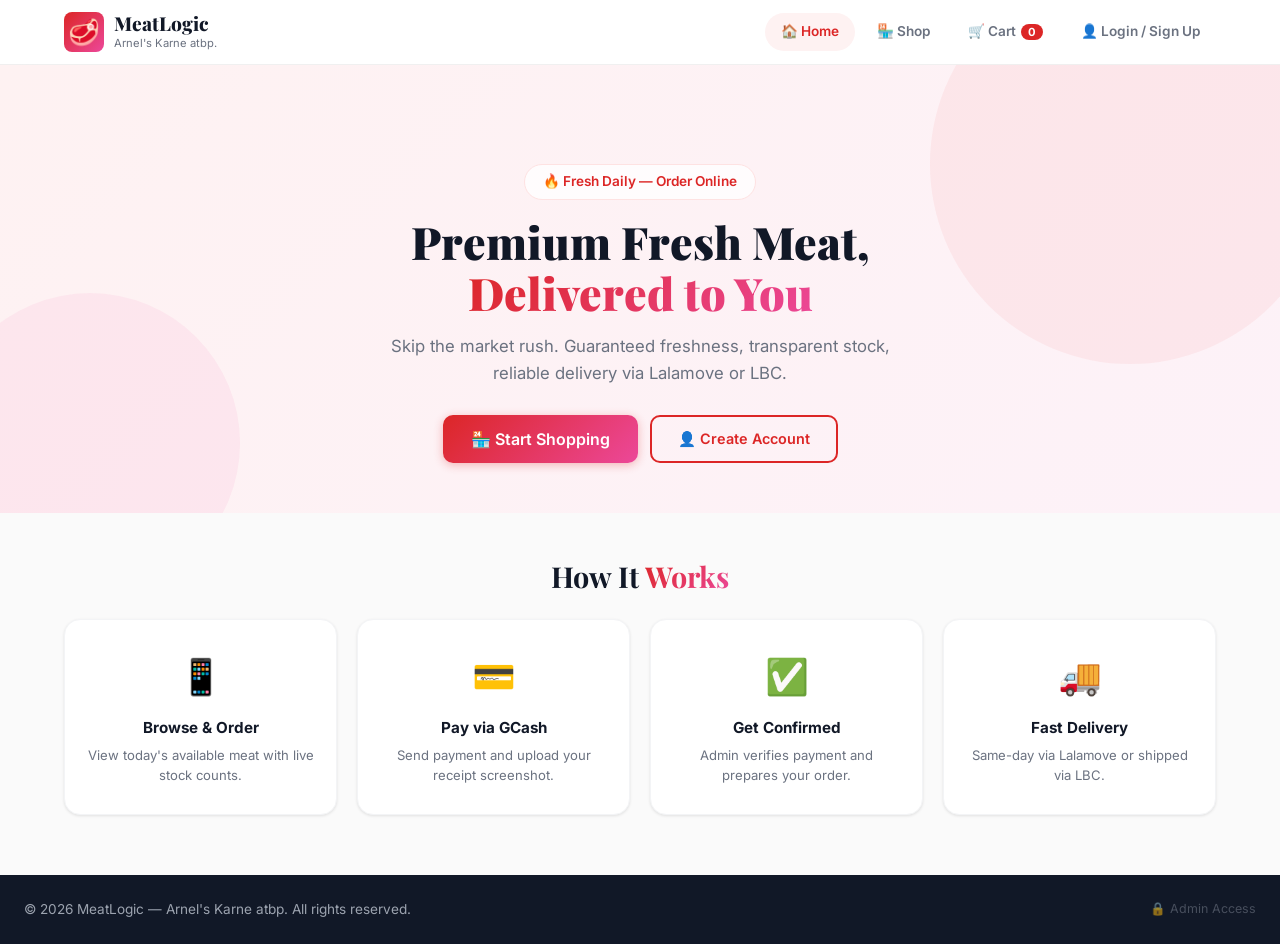
==== commit d9d8d7f6: "Update index.html" ====
--- a/index.html
+++ b/index.html
@@ -9,7 +9,6 @@
 </head>
 <body>
 
-    <!-- NAVBAR -->
     <nav class="navbar" id="navbar">
         <div class="nav-container">
             <div class="nav-brand" onclick="showTab('home')" style="cursor:pointer;">
@@ -35,10 +34,8 @@
         </div>
     </nav>
 
-    <!-- MAIN CONTENT -->
     <main class="page-main">
 
-        <!-- HOME TAB -->
         <section id="tab-home" class="page-tab active">
             <div class="hero">
                 <div class="hero-shapes"><div class="hs hs1"></div><div class="hs hs2"></div></div>
@@ -63,7 +60,6 @@
             </div>
         </section>
 
-        <!-- SHOP TAB -->
         <section id="tab-shop" class="page-tab">
             <div class="container">
                 <h2 class="sec-title">Today's Fresh Selection</h2>
@@ -79,7 +75,6 @@
             </div>
         </section>
 
-        <!-- CART TAB -->
         <section id="tab-cart" class="page-tab">
             <div class="container">
                 <h2 class="sec-title">Your Cart & Checkout</h2>
@@ -169,18 +164,15 @@
             </div>
         </section>
 
-        <!-- AUTH TAB — UPDATED (Email + Password + Google) -->
         <section id="tab-auth" class="page-tab">
             <div class="container narrow">
                 <div class="auth-card">
 
-                    <!-- TAB SWITCHER -->
                     <div class="auth-tabs">
                         <button class="auth-tab-btn active" id="btn-login-tab" onclick="switchAuthTab('login')">Log In</button>
                         <button class="auth-tab-btn" id="btn-reg-tab" onclick="switchAuthTab('register')">Register</button>
                     </div>
 
-                    <!-- LOGIN FORM -->
                     <div id="auth-login-form" class="auth-form-section">
                         <div class="auth-header">
                             <div class="auth-icon">👋</div>
@@ -213,7 +205,6 @@
                         <p class="auth-switch">No account yet? <a href="#" onclick="switchAuthTab('register')">Register here</a></p>
                     </div>
 
-                    <!-- REGISTER FORM -->
                     <div id="auth-register-form" class="auth-form-section hidden">
                         <div class="auth-header">
                             <div class="auth-icon">🥩</div>
@@ -279,7 +270,6 @@
             </div>
         </section>
 
-        <!-- PROFILE TAB -->
         <section id="tab-profile" class="page-tab">
             <div class="container narrow">
                 <div class="profile-card">
@@ -309,16 +299,13 @@
 
     </main>
 
-    <!-- FOOTER — Fixed sa baba lang -->
     <footer class="footer">
-        <p>© 2025 MeatLogic — Arnel's Karne atbp. All rights reserved.</p>
+        <p>© 2026 MeatLogic — Arnel's Karne atbp. All rights reserved.</p>
         <a href="admin.html" class="admin-gate">🔒 Admin Access</a>
     </footer>
 
-    <!-- Toast -->
     <div id="toast" class="toast hidden"><span id="toast-msg"></span></div>
 
-    <!-- Success Modal -->
     <div id="modal-success" class="modal hidden">
         <div class="modal-bg" onclick="closeSuccess()"></div>
         <div class="modal-box success-modal">
@@ -333,7 +320,6 @@
         </div>
     </div>
 
-    <!-- Cancel Modal -->
     <div id="modal-cancel" class="modal hidden">
         <div class="modal-bg" onclick="closeCancelModal()"></div>
         <div class="modal-box">
@@ -348,7 +334,6 @@
         </div>
     </div>
 
-    <!-- Firebase SDK -->
     <script src="https://www.gstatic.com/firebasejs/10.7.0/firebase-app-compat.js"></script>
     <script src="https://www.gstatic.com/firebasejs/10.7.0/firebase-database-compat.js"></script>
     <script src="https://www.gstatic.com/firebasejs/10.7.0/firebase-auth-compat.js"></script>
--- a/css/style.css
+++ b/css/style.css
@@ -49,7 +49,6 @@
 .btn-full { width:100%; }
 .btn:disabled { opacity:.5; cursor:not-allowed; transform:none!important; }
 
-/* ---- Forms ---- */
 .fg { margin-bottom:16px; }
 .fg label { display:block; font-weight:600; font-size:.85rem; margin-bottom:5px; color:var(--gray-700); }
 .fg-row { display:grid; grid-template-columns:1fr 1fr; gap:12px; }
@@ -60,15 +59,12 @@
 .fi:focus { outline:none; border-color:var(--primary); box-shadow:0 0 0 3px rgba(220,38,38,.1); }
 textarea.fi { resize:vertical; }
 
-/* Alerts */
+
 .alert-err {
     padding:10px 14px; border-radius:var(--radius); font-size:.85rem; font-weight:500;
     background:var(--red-50); color:var(--red-700); border:1px solid var(--red-200); margin-bottom:14px;
 }
 
-/* ====================
-   CUSTOMER NAVBAR
-   ==================== */
 .navbar {
     position:fixed; top:0; left:0; right:0; z-index:100;
     background:rgba(255,255,255,.9); backdrop-filter:blur(20px);
@@ -93,9 +89,6 @@
 .hamburger { display:none; background:none; border:none; cursor:pointer; flex-direction:column; gap:5px; padding:6px; }
 .hamburger span { display:block; width:22px; height:2px; background:var(--text); border-radius:2px; }
 
-/* ====================
-   HERO
-   ==================== */
 .hero {
     background:var(--gradient-soft); padding:100px 24px 50px; text-align:center;
     position:relative; overflow:hidden;
@@ -113,12 +106,24 @@
 .hero h1 { font-family:'Playfair Display',serif; font-size:2.8rem; line-height:1.15; font-weight:900; margin-bottom:14px; }
 .hero p { font-size:1.05rem; color:var(--text2); max-width:540px; margin:0 auto; }
 
-/* ====================
-   CONTAINERS & SECTIONS
-   ==================== */
 .page-main { padding-top:64px; }
-.page-tab { display:none; }
-.page-tab.active { display:block; }
+.page-tab {
+    opacity:0;
+    transform:translateY(20px);
+    max-height:0;
+    overflow:hidden;
+    pointer-events:none;
+    transition:
+        opacity .28s ease,
+        transform .28s ease,
+        max-height .28s ease;
+}
+.page-tab.active { 
+    opacity:1;
+    transform:translateY(0);
+    max-height:5000px;
+    pointer-events:auto;  
+}
 .container { max-width:1200px; margin:0 auto; padding:40px 24px 60px; }
 .container.narrow { max-width:600px; }
 .sec-title { font-family:'Playfair Display',serif; font-size:1.8rem; margin-bottom:20px; text-align:center; }
@@ -134,7 +139,6 @@
 .cat-btn:hover { border-color:var(--primary); color:var(--primary); }
 .cat-btn.active { background:var(--gradient); color:#fff; border-color:transparent; }
 
-/* Loading */
 .loading { text-align:center; padding:60px 20px; }
 .spinner {
     width:40px; height:40px; border:4px solid var(--gray-200); border-top-color:var(--primary);
@@ -142,9 +146,6 @@
 }
 @keyframes spin { to { transform:rotate(360deg); } }
 
-/* ====================
-   PRODUCT GRID
-   ==================== */
 .grid { display:grid; grid-template-columns:repeat(auto-fill,minmax(250px,1fr)); gap:18px; }
 .p-card {
     background:var(--surface); border-radius:var(--radius-lg); overflow:hidden;
@@ -179,9 +180,6 @@
 .qty-btn:hover { border-color:var(--primary); color:var(--primary); }
 .qty-val { font-weight:700; font-size:1rem; min-width:28px; text-align:center; }
 
-/* ====================
-   CART
-   ==================== */
 .empty-box { text-align:center; padding:60px 20px; }
 .empty-ico { font-size:3.5rem; margin-bottom:14px; }
 .empty-box h3 { font-size:1.1rem; margin-bottom:8px; }
@@ -209,7 +207,6 @@
 }
 .checkout-panel h3 { font-family:'Playfair Display',serif; font-size:1.2rem; margin-bottom:18px; }
 
-/* Courier */
 .courier-opts { display:grid; grid-template-columns:1fr 1fr; gap:10px; }
 .co input { display:none; }
 .co-card {
@@ -221,7 +218,6 @@
 .co-card strong { display:block; font-size:.88rem; }
 .co-card small { font-size:.72rem; color:var(--text2); }
 
-/* GCash */
 .gcash-box { border:2px solid #0070E0; border-radius:var(--radius); overflow:hidden; margin-bottom:18px; }
 .gcash-top { background:#0070E0; color:#fff; padding:10px 14px; font-weight:700; font-size:.9rem; }
 .gcash-mid { padding:14px; background:#f0f7ff; }
@@ -243,7 +239,7 @@
 #upload-pv { padding:14px; text-align:center; }
 #upload-pv img { max-height:160px; border-radius:6px; margin-bottom:8px; display:block; margin:0 auto 8px; }
 
-/* Summary */
+
 .summary-box {
     background:var(--gray-50); border-radius:var(--radius); padding:18px; margin-bottom:18px;
     border:1px solid var(--gray-200);
@@ -252,9 +248,7 @@
 .sum-line { display:flex; justify-content:space-between; font-size:.85rem; padding:3px 0; color:var(--text2); }
 .summary-total { display:flex; justify-content:space-between; font-size:1.15rem; font-weight:800; padding-top:10px; margin-top:10px; border-top:2px solid var(--gray-200); }
 
-/* ====================
-   TRACK ORDER
-   ==================== */
+
 .track-row { display:flex; gap:10px; margin-bottom:24px; }
 .track-row .fi { flex:1; }
 .track-card {
@@ -271,7 +265,7 @@
 .track-tracking { margin-top:14px; padding:12px; background:var(--gray-50); border-radius:6px; font-size:.88rem; }
 .track-tracking strong { color:var(--primary); }
 
-/* Status badges */
+
 .badge-s { padding:4px 12px; border-radius:50px; font-size:.76rem; font-weight:700; text-transform:uppercase; letter-spacing:.3px; display:inline-block; }
 .bs-pending { background:#fffbeb; color:var(--orange-500); }
 .bs-approved { background:#eff6ff; color:var(--blue-500); }
@@ -279,9 +273,7 @@
 .bs-completed { background:var(--gray-100); color:var(--gray-600); }
 .bs-rejected { background:var(--red-50); color:var(--red-600); }
 
-/* ====================
-   FOOTER
-   ==================== */
+
 .footer {
     background:var(--gray-900); color:var(--gray-400); padding:24px;
     display:flex; justify-content:space-between; align-items:center; font-size:.85rem;
@@ -295,9 +287,7 @@
 }
 .admin-gate:hover { opacity:1; color:var(--gray-300); }
 
-/* ====================
-   TOAST
-   ==================== */
+
 .toast {
     position:fixed; bottom:28px; left:50%; transform:translateX(-50%) translateY(20px);
     background:var(--gray-800); color:#fff; padding:12px 26px; border-radius:50px;
@@ -306,9 +296,7 @@
 }
 .toast.show { opacity:1; transform:translateX(-50%) translateY(0); }
 
-/* ====================
-   MODALS
-   ==================== */
+
 .modal {
     position:fixed; inset:0; z-index:1000; display:flex;
     align-items:center; justify-content:center; padding:20px;
@@ -326,7 +314,7 @@
 .mb-close:hover { background:var(--gray-200); }
 .mb-actions { display:flex; gap:10px; justify-content:flex-end; margin-top:18px; }
 
-/* Success Modal */
+
 .success-modal { text-align:center; max-width:400px; }
 .suc-ico { font-size:3.5rem; margin-bottom:10px; }
 .success-modal h2 { font-family:'Playfair Display',serif; margin-bottom:10px; }
@@ -337,9 +325,7 @@
 }
 .oid-note { font-size:.82rem!important; color:var(--text2)!important; margin-bottom:18px!important; }
 
-/* ====================
-   ADMIN LOGIN GATE
-   ==================== */
+
 .admin-body { background:var(--bg); }
 .login-gate {
     min-height:100vh; display:flex; align-items:center; justify-content:center;
@@ -365,14 +351,12 @@
 }
 .demo-fill:hover { border-color:var(--primary); color:var(--primary); }
 
-/* ====================
-   ADMIN DASHBOARD LAYOUT
-   ==================== */
+
 .admin-app { display:flex; min-height:100vh; }
 .mob-overlay { display:none; position:fixed; inset:0; background:rgba(0,0,0,.5); z-index:150; }
 .mob-overlay.show { display:block; }
 
-/* Sidebar */
+
 .sidebar {
     width:250px; height:100vh; position:fixed; left:0; top:0;
     background:var(--surface); border-right:1px solid var(--border);
@@ -395,7 +379,7 @@
 .sb-foot { padding:12px; border-top:1px solid var(--border); }
 .sb-foot .btn { margin-bottom:4px; justify-content:flex-start; }
 
-/* Admin Main */
+
 .admin-main { flex:1; margin-left:250px; min-height:100vh; }
 .a-topbar {
     height:64px; display:flex; align-items:center; padding:0 28px; background:var(--surface);
@@ -409,7 +393,7 @@
 .a-tab.active { display:block; }
 @keyframes fadeIn { from { opacity:0; transform:translateY(8px); } to { opacity:1; transform:translateY(0); } }
 
-/* Stats */
+
 .stats-row { display:grid; grid-template-columns:repeat(4,1fr); gap:16px; margin-bottom:24px; }
 .st-card {
     background:var(--surface); border-radius:var(--radius); padding:20px;
@@ -436,12 +420,12 @@
 .init-section { text-align:center; padding:24px; background:var(--surface); border-radius:var(--radius); border:2px dashed var(--gray-300); }
 .init-section p { margin-bottom:12px; color:var(--text2); font-size:.9rem; }
 
-/* Tab Header */
+
 .tab-head { display:flex; justify-content:space-between; align-items:flex-start; margin-bottom:24px; flex-wrap:wrap; gap:14px; }
 .tab-head h2 { font-family:'Playfair Display',serif; font-size:1.4rem; }
 .tab-head p { font-size:.88rem; color:var(--text2); margin-top:3px; }
 
-/* Filter */
+
 .filter-bar { display:flex; gap:6px; flex-wrap:wrap; }
 .fbtn {
     padding:7px 14px; border:2px solid var(--gray-200); border-radius:50px;
@@ -451,7 +435,7 @@
 .fbtn:hover { border-color:var(--primary); color:var(--primary); }
 .fbtn.active { background:var(--gradient); color:#fff; border-color:transparent; }
 
-/* Stock Grid */
+
 .stock-grid { display:grid; grid-template-columns:repeat(auto-fill,minmax(270px,1fr)); gap:16px; }
 .sk-card {
     background:var(--surface); border-radius:var(--radius); padding:18px;
@@ -469,7 +453,7 @@
 }
 .sk-input:focus { outline:none; border-color:var(--primary); box-shadow:0 0 0 3px rgba(220,38,38,.1); }
 
-/* Orders (Admin) */
+
 .ao-card {
     background:var(--surface); border-radius:var(--radius); margin-bottom:12px;
     border:1px solid var(--gray-100); box-shadow:var(--shadow); overflow:hidden;
@@ -496,7 +480,7 @@
 .rcpt-thumb { width:55px; height:55px; object-fit:cover; border-radius:6px; cursor:pointer; border:2px solid var(--gray-200); transition:all .2s; }
 .rcpt-thumb:hover { border-color:var(--primary); transform:scale(1.05); }
 
-/* Products Table */
+
 .table-wrap { overflow-x:auto; background:var(--surface); border-radius:var(--radius); box-shadow:var(--shadow); border:1px solid var(--gray-100); }
 .dtable { width:100%; border-collapse:collapse; }
 .dtable th { text-align:left; padding:12px 18px; font-size:.76rem; text-transform:uppercase; letter-spacing:.4px; color:var(--text2); font-weight:700; background:var(--gray-50); border-bottom:2px solid var(--gray-200); }
@@ -511,9 +495,7 @@
 .t-btn-del { background:var(--red-50); color:var(--red-500); }
 .t-btn-del:hover { background:var(--red-100); }
 
-/* ====================
-   RESPONSIVE
-   ==================== */
+
 @media(max-width:1024px) {
     .stats-row { grid-template-columns:1fr 1fr; }
     .dash-grid { grid-template-columns:1fr; }
@@ -553,11 +535,8 @@
 ::-webkit-scrollbar-track { background:transparent; }
 ::-webkit-scrollbar-thumb { background:var(--gray-300); border-radius:3px; }
 
-/* ============================================
-   NEW FEATURES — v3 Additions
-   ============================================ */
-
-/* ---- Hero Buttons ---- */
+
+
 .hero-btns { display:flex; gap:12px; justify-content:center; margin-top:28px; flex-wrap:wrap; }
 .btn-outline {
     background:transparent; color:var(--primary); border:2px solid var(--primary);
@@ -566,7 +545,7 @@
 }
 .btn-outline:hover { background:var(--primary); color:#fff; }
 
-/* ---- How It Works ---- */
+
 .how-grid { display:grid; grid-template-columns:repeat(4,1fr); gap:20px; margin-top:10px; }
 .how-card {
     background:var(--surface); padding:28px 20px; border-radius:var(--radius-lg);
@@ -577,7 +556,7 @@
 .how-card h3 { font-size:.95rem; margin-bottom:6px; }
 .how-card p { font-size:.82rem; color:var(--text2); line-height:1.5; }
 
-/* ---- Auth Card ---- */
+
 .auth-card {
     background:var(--surface); border-radius:var(--radius-lg); overflow:hidden;
     box-shadow:var(--shadow-lg); border:1px solid var(--gray-100); max-width:480px; margin:0 auto;
@@ -606,7 +585,7 @@
     background:#f0fdf4; color:var(--green-600); border:1px solid #bbf7d0; margin-bottom:14px;
 }
 
-/* ---- Profile Card ---- */
+
 .profile-card {
     background:var(--surface); border-radius:var(--radius-lg); overflow:hidden;
     box-shadow:var(--shadow-lg); border:1px solid var(--gray-100); max-width:520px; margin:0 auto;
@@ -626,14 +605,14 @@
 .profile-section h3 { font-size:1rem; margin-bottom:6px; }
 .profile-actions { display:flex; flex-direction:column; gap:6px; margin-top:12px; }
 
-/* ---- Info Banner ---- */
+
 .info-banner {
     background:#eff6ff; border:1px solid #bfdbfe; border-radius:var(--radius);
     padding:12px 16px; margin-bottom:18px; font-size:.85rem; color:#1e40af;
 }
 .info-banner a { color:#1d4ed8; font-weight:600; }
 
-/* ---- My Orders (Customer) ---- */
+
 .order-card {
     background:var(--surface); border-radius:var(--radius-lg); padding:22px;
     margin-bottom:14px; border:1px solid var(--gray-100); box-shadow:var(--shadow);
@@ -656,10 +635,10 @@
 }
 .btn-cancel-order:hover { background:var(--red-100); border-color:var(--red-400); }
 
-/* Badge cancelled */
+
 .bs-cancelled { background:var(--gray-100); color:var(--gray-500); text-decoration:line-through; }
 
-/* Success modal buttons */
+
 .suc-btns { display:flex; gap:10px; justify-content:center; }
 
 @media(max-width:1024px) {
@@ -672,9 +651,7 @@
     .auth-card { margin:0 -8px; }
 }
 
-/* ================================
-   v4 AUTH & GOOGLE BUTTON STYLES
-   ================================ */
+
 .or-divider {
     display: flex;
     align-items: center;
@@ -728,14 +705,12 @@
     display: block;
 }
 
-/* Remove Track from navbar */
+
 a[data-tab="track"] {
     display: none !important;
 }
 
-/* ================================
-   IMAGE UPLOAD STYLES (Base64)
-   ================================ */
+
 .img-upload-area {
     border: 2px dashed var(--gray-300);
     border-radius: var(--radius);
@@ -777,3 +752,169 @@
     height: 100%;
     object-fit: cover;
 }
+
+
+body {
+    display: flex;
+    flex-direction: column;
+    min-height: 100vh;
+}
+
+.page-main {
+    flex: 1;
+    padding-top: 64px;
+}
+
+.footer {
+    position: relative !important;
+    margin-top: auto;
+    background: var(--gray-900);
+    color: var(--gray-400);
+    padding: 24px;
+    display: flex;
+    justify-content: space-between;
+    align-items: center;
+    font-size: .85rem;
+    flex-shrink: 0;
+}
+
+
+.auth-card {
+    background: var(--surface);
+    border-radius: var(--radius-lg);
+    overflow: hidden;
+    box-shadow: var(--shadow-lg);
+    border: 1px solid var(--gray-100);
+    max-width: 480px;
+    margin: 0 auto;
+}
+
+.auth-tabs {
+    display: flex;
+    border-bottom: 2px solid var(--gray-200);
+}
+
+.auth-tab-btn {
+    flex: 1;
+    padding: 16px;
+    border: none;
+    background: transparent;
+    font-weight: 600;
+    font-size: .92rem;
+    cursor: pointer;
+    color: var(--text2);
+    transition: all .2s;
+    position: relative;
+}
+
+.auth-tab-btn.active {
+    color: var(--primary);
+}
+
+.auth-tab-btn.active::after {
+    content: '';
+    position: absolute;
+    bottom: -2px;
+    left: 0;
+    right: 0;
+    height: 2px;
+    background: var(--gradient);
+}
+
+.auth-form-section {
+    padding: 28px;
+}
+
+.auth-header {
+    text-align: center;
+    margin-bottom: 24px;
+}
+
+.auth-icon {
+    font-size: 3rem;
+    margin-bottom: 8px;
+}
+
+.auth-header h2 {
+    font-family: 'Playfair Display', serif;
+    font-size: 1.5rem;
+    margin-bottom: 4px;
+}
+
+.auth-header p {
+    color: var(--text2);
+    font-size: .9rem;
+}
+
+.auth-switch {
+    text-align: center;
+    margin-top: 18px;
+    font-size: .88rem;
+    color: var(--text2);
+}
+
+.auth-switch a {
+    font-weight: 600;
+    color: var(--primary);
+}
+
+.alert-suc {
+    padding: 10px 14px;
+    border-radius: var(--radius);
+    font-size: .85rem;
+    font-weight: 500;
+    background: #f0fdf4;
+    color: var(--green-600);
+    border: 1px solid #bbf7d0;
+    margin-bottom: 14px;
+}
+
+
+.or-divider {
+    display: flex;
+    align-items: center;
+    color: var(--gray-400);
+    margin: 20px 0;
+    font-size: .8rem;
+    font-weight: 600;
+}
+.or-divider::before,
+.or-divider::after {
+    content: '';
+    flex: 1;
+    border-bottom: 1px solid var(--gray-200);
+}
+.or-divider:not(:empty)::before { margin-right: .5em; }
+.or-divider:not(:empty)::after { margin-left: .5em; }
+
+
+.btn-google {
+    display: flex;
+    align-items: center;
+    justify-content: center;
+    width: 100%;
+    padding: 12px;
+    background: #fff;
+    border: 2px solid var(--gray-200);
+    border-radius: var(--radius);
+    font-size: .9rem;
+    font-weight: 600;
+    color: var(--gray-700);
+    cursor: pointer;
+    transition: all .2s;
+    gap: 12px;
+}
+.btn-google:hover {
+    border-color: var(--gray-400);
+    background: var(--gray-50);
+}
+
+
+@media (max-width: 768px) {
+    .footer {
+        flex-direction: column;
+        gap: 8px;
+        text-align: center;
+        padding: 20px;
+    }
+}
